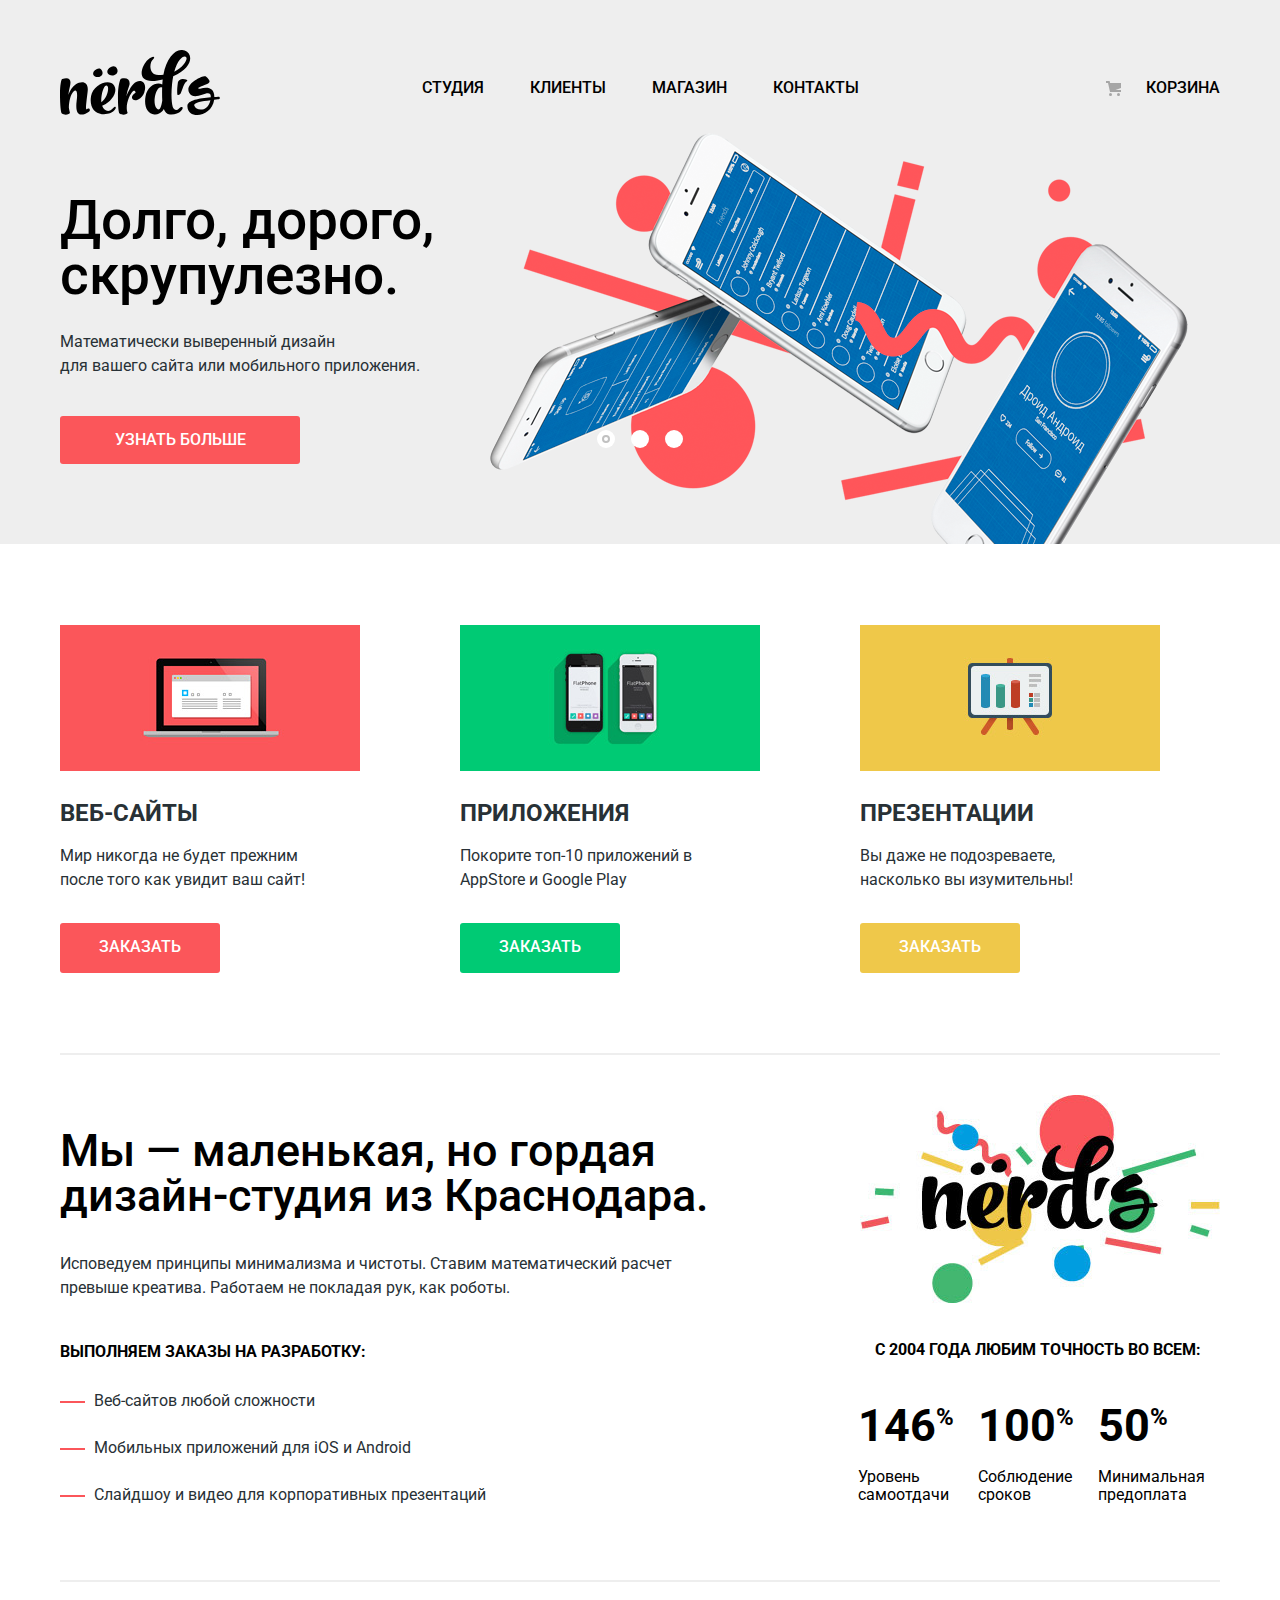
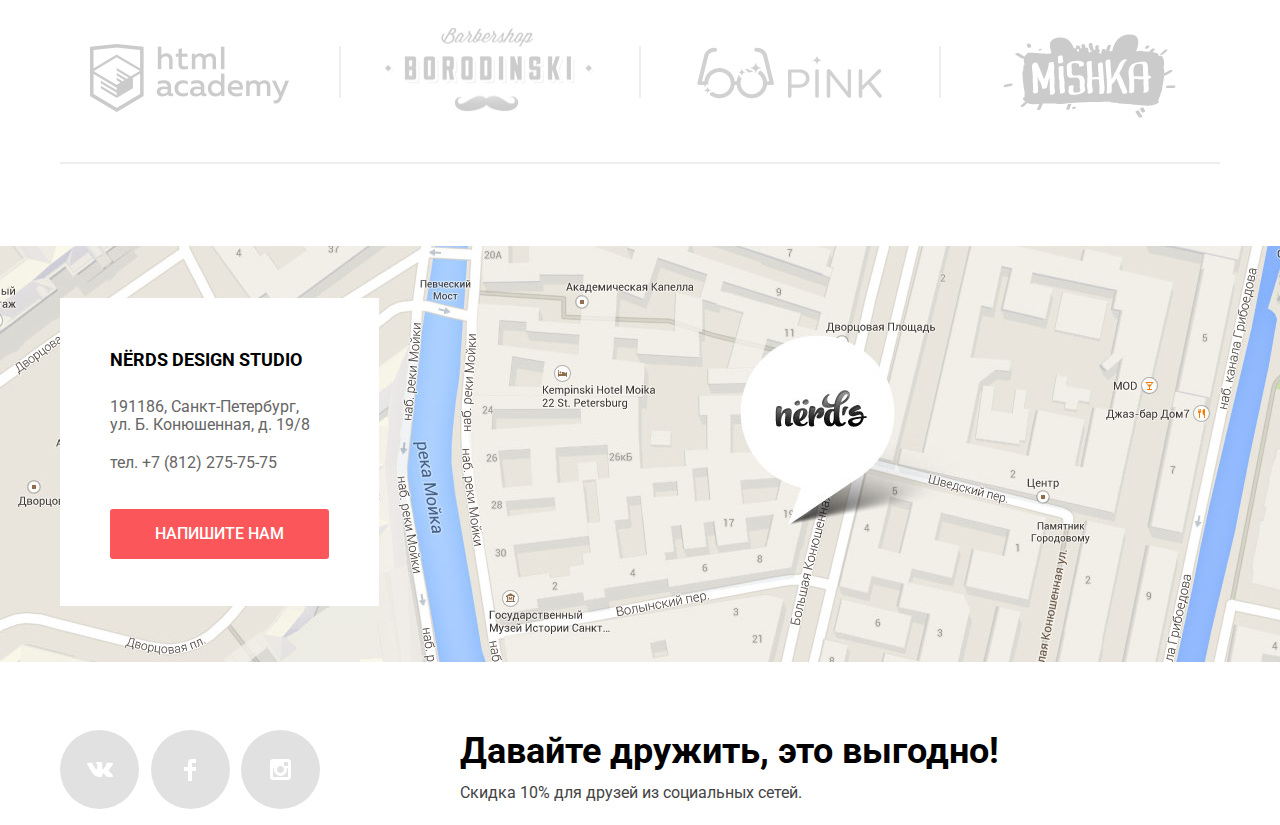
==== index.html @ cc7c4dce "Исправила для ie11" ====
<!DOCTYPE html>
<html lang="ru">
  <head>
    <meta charset="utf-8">
    <title>HTML Academy: Нёрдс</title>
    <link href="https://fonts.googleapis.com/css?family=Roboto:400,500,700&amp;subset=cyrillic" rel="stylesheet">
    <link rel="stylesheet" type="text/css" href="css/style.css">
  </head>
  <body>
	<header class="main-header">
		<div class="container">
			<nav class="main-navigation">
				<a class="main-header-logo" href="#">
					<img src="img/nerds-logo.svg" width="160" height="65" alt="Логотип Нёрдс">
				</a>
				<ul class="site-navigation">
					<li><a href="studio.html">Студия</a></li>
					<li><a href="clients.html">Клиенты</a></li>
					<li><a href="inner.html">Магазин</a></li>
					<li><a href="contacts.html">Контакты</a></li>
				</ul>	
				<div class="user-navigation">
					<a class="cart-link" href="cart.html">Корзина</a>
				</div>		
			</nav>
			<section class="slider">
					<h2 class="visually-hidden">Принципы студии</h2>
					<input class="visually-hidden" type="radio" id="product-1" name="toggle" checked>
        			<input class="visually-hidden" type="radio" id="product-2" name="toggle">
        			<input class="visually-hidden" type="radio" id="product-3" name="toggle">
	        		<div class="slider-controls">
	        			<label class="slider-controls-item slider-controls-item--1" for="product-1">Первый</label>
          				<label class="slider-controls-item slider-controls-item--2" for="product-2">Второй</label>
          				<label class="slider-controls-item slider-controls-item--3" for="product-3">Третий</label>
	          		</div>
					<ul class="slides-list">
						<li class="slide-item">
							<p class="slide-name">Долго, дорого, скрупулезно.</p>
							<p class="slide-desc">Математически выверенный дизайн для&nbsp;вашего&nbsp;сайта&nbsp;или мобильного приложения.</p>
							<a class="button button-more" href="studio.html">Узнать больше</a>
						</li>
						<li class="slide-item">
							<p class="slide-name">Любим математику как никто другой</p>
							<p class="slide-desc">Никакого креатива, только математические формулы для расчета идеальных пропорций.</p>
							<a class="button button-more" href="studio.html">Узнать больше</a>
						</li>
						<li class="slide-item">
							<p class="slide-name">Только ночь, только&nbsp;хардкор</p>
							<p class="slide-desc">Работать днем, как все? Мы против этого. Ближе&nbsp;к&nbsp;полуночи работа только начинается.</p>
							<a class="button button-more" href="studio.html">Узнать больше</a>
						</li>
					</ul>
			</section>
		</div>
	</header>
	<main>
		<div class="container">
		<h1 class="visually-hidden">Дизайн-студия Нёрдс</h1>
		<section class="services">
			<h2 class="visually-hidden">Услуги</h2>
			<ul class="services-list">
				<li class="service-item">
					<img src="img/veb-sites.png" width="300" height="146" alt="Веб-сайты">
					<h3>Веб-сайты</h3>
					<p>Мир никогда не будет прежним после того как увидит ваш сайт!</p>
					<a class="button button-sites" href="inner.html">Заказать</a>
				</li>
				<li class="service-item">
					<img src="img/apps.png" width="300" height="146" alt="Приложения">
					<h3>Приложения</h3>
					<p>Покорите топ-10 приложений в AppStore и Google Play</p>
					<a class="button button-apps" href="inner.html">Заказать</a>
				</li>
				<li class="service-item">
					<img src="img/presentations.png" width="300" height="146" alt="Презентации">
					<h3>Презентации</h3>
					<p>Вы даже не подозреваете, насколько вы изумительны!</p>
					<a class="button button-presentations" href="inner.html">Заказать</a>
				</li>
			</ul>
		</section>
		<article class="studio">
			<h2 class="visually-hidden">Описание студии</h2>
			<section class="info">
				<p class="info-name">Мы — маленькая, но гордая дизайн-студия из Краснодара.</p>
				<p class="info-desc">Исповедуем принципы минимализма и чистоты. Ставим математический расчет превыше креатива. Работаем не покладая рук, как роботы.</p>
				<p class="info-orders">Выполняем заказы на разработку:</p>
				<ul class="info-list">
					<li class="info-item">Веб-сайтов любой сложности</li>
					<li class="info-item">Мобильных приложений для iOS и Android</li>
					<li class="info-item">Слайдшоу и видео для корпоративных презентаций</li>
				</ul>
			</section>
			<aside class="features">
				<p>С 2004 года любим точность во всем:</p>
				<ul class="features-list">
					<li class="features-item">
							146<sup>%</sup>
							<p>Уровень самоотдачи</p>
					</li>
					<li class="features-item">
							100<sup>%</sup>
							<p>Соблюдение  сроков</p>
					</li>
					<li class="features-item">
							50<sup>%</sup>
							<p>Минимальная предоплата</p>
					</li>
				</ul>
			</aside>
		</article>
		<section class="logo">
			<ul class="logo-list">
				<li class="logo-item logo-item-html"><a href="https://htmlacademy.ru/intensive/htmlcss"><img src="img/logo-html.png" width="199" height="68" alt="html-academy"></a></li>
				<li class="logo-item logo-item-borodinski"><a href="#"><img src="img/logo-borodinski.png" width="209" height="87" alt="borodinski"></a></li>
				<li class="logo-item logo-item-pink"><a href="#"><img src="img/logo-pink.png" width="185" height="52" alt="pink"></a></li>
				<li class="logo-item logo-item-mishka"><a href="#"><img src="img/logo-mishka.png" width="173" height="84" alt="mishka"></a></li>
			</ul>
		</section>
		</div>
		<section class="contacts">
			<iframe src="https://www.google.com/maps/embed?pb=!1m18!1m12!1m3!1d1998.5989424123607!2d30.32089461556107!3d59.93879686904854!2m3!1f0!2f0!3f0!3m2!1i1024!2i768!4f13.1!3m3!1m2!1s0x4696310fca5ba729%3A0xea9c53d4493c879f!2z0JHQvtC70YzRiNCw0Y8g0JrQvtC90Y7RiNC10L3QvdCw0Y8g0YPQuy4sIDE5LCDQodCw0L3QutGCLdCf0LXRgtC10YDQsdGD0YDQsywgMTkxMTg2!5e0!3m2!1sru!2sru!4v1522585925654" width="100%" height="416" frameborder="0" style="border:0" allowfullscreen></iframe>
			<div class="container">
				<h2 class="visually-hidden">Контакты</h2>
				<div class="contacts-container">
					<p class="contacts-title">Nёrds design studio</p>
					<p>191186, Санкт-Петербург, ул.&nbsp;Б. Конюшенная, д. 19/8</p>
					<p>тел. +7 (812) 275-75-75</p>
					<a class="button button-contacts" href="letter.html">Напишите нам</a>
				</div>
			</div>
		</section>
	</main>
	<footer class="main-footer container">
			<div class="footer-social">
				<ul>
		          <li><a class="social-button" href="#"><span class="visually-hidden">Вконтакте</span><svg xmlns="http://www.w3.org/2000/svg" width="26" height="15" viewBox="0 0 26 15"><path fill="#FFF" d="M16.138 11.51c.956-.309 2.18 2.04 3.483 2.939.978.681 1.727.534 1.727.534l3.473-.05s1.815-.112.957-1.554c-.071-.12-.503-1.069-2.585-3.022-2.177-2.043-1.882-1.712.739-5.244 1.597-2.153 2.236-3.468 2.036-4.028-.192-.539-1.365-.399-1.365-.399L20.69.713c-.381.001-.704.119-.851.515-.003.004-.621 1.666-1.445 3.079-1.741 2.989-2.436 3.148-2.724 2.961-.661-.433-.494-1.737-.494-2.664 0-2.897.432-4.105-.846-4.417-.427-.104-.739-.172-1.828-.182-1.392-.021-2.574 0-3.244.329-.445.223-.786.712-.579.74.26.035.843.16 1.155.586.401.552.389 1.789.389 1.789s.229 3.411-.54 3.834c-.528.29-1.25-.302-2.803-3.016-.793-1.388-1.392-2.922-1.392-2.922s-.116-.285-.326-.441c-.25-.185-.6-.244-.6-.244L.848.684S.29.7.085.946c-.182.218-.015.668-.015.668s2.909 6.881 6.203 10.347c3.02 3.182 6.452 2.971 6.452 2.971h1.555s.469-.054.709-.312c.224-.24.214-.691.214-.691s-.031-2.109.935-2.419z"/></svg></a></li>
		          <li><a class="social-button" href="#"><span class="visually-hidden">Фейсбук</span><svg xmlns="http://www.w3.org/2000/svg" width="12" height="22" viewBox="0 0 12 22"><path fill="#FFF" d="M12 4V0H8a4 4 0 0 0-4 4v4H0v4h4v10h4V12h4V8H8V4h4z"/></svg></a></li>
		          <li><a class="social-button" href="#"><span class="visually-hidden">Инстаграм</span><svg xmlns="http://www.w3.org/2000/svg" width="21" height="21" viewBox="0 0 21 21"><path fill="#FFF" d="M18 0H3C1.35 0 0 1.35 0 3v15c0 1.65 1.35 3 3 3h15c1.65 0 3-1.35 3-3V3c0-1.65-1.35-3-3-3zm-7.5 7c1.93 0 3.5 1.57 3.5 3.5S12.43 14 10.5 14 7 12.43 7 10.5 8.57 7 10.5 7zM18 18H3V9h1.181A6.504 6.504 0 0 0 4 10.5a6.5 6.5 0 1 0 13 0 6.45 6.45 0 0 0-.181-1.5H18v9zm0-11h-4V3h4v4z"/></svg></a></li>
	        	</ul>
	    	</div>
	        <div class="footer-description">
	        	<b>Давайте дружить, это выгодно!</b><br>
	        	<p>Скидка 10% для друзей из социальных сетей.</p>
	    	</div>
	</footer>
	<section class="modal-write-us">
      	<h2>Напишите нам</h2>
      	<form class="write-us-form" action="https://echo.htmlacademy.ru" method="post">
        	<p class="write-us-item"> 
		  		<label for="user-name">Ваше имя:</label><br> 
		  		<input id="user-name" type="text" name="user" placeholder="Имя Фамилия"> 
			</p> 
        	<p class="write-us-item"> 
				<label for="email">Ваш e-mail:</label><br> 
				<input id="email" type="text" name="email" placeholder="email@example.com"> 
			</p> 
        	<p class="write-us-item"> 
		  		<label for="message">Текст письма:</label><br> 
		  		<textarea id="message" name="message" placeholder="В свободной форме"></textarea> 
			</p> 
        	<button class="button button-write-us" type="submit">Отправить</button>
      	</form>
      	<button class="modal-close" type="button">Закрыть</button>
    </section>
    <script src="js/script.js"></script>
  </body>
</html>
---- css/style.css ----
body {
	margin: 0;
	padding: 0;

	font-family: "Roboto", Arial, sans-serif;
	font-size: 16px;
	line-height: 24px;
	font-weight: 400;
	color: #283136;
}

a {
	text-decoration: none;
}

.visually-hidden {
 	position: absolute;
	margin: -1px;
	width: 1px;
	height: 1px;
	clip: rect(0 0 0 0);
}

.main-header {
	background-color: #eeeeee;
}

.main-header-logo {
	margin-right: 20px;
	width: 160px;
	height: 65px;
}

.container {
  	margin: 0 auto;
  	padding: 0 20px; 
	box-sizing: border-box;
	width: 1200px;
}

.main-navigation {
	display: flex;
	align-items: center;
	justify-content: space-between;

	padding-top: 50px;
	line-height: 30px;
	font-weight: 500;
	color: #000000;
	text-transform: uppercase;
}

.main-navigation ul {
	margin: 0;
	margin-top: 10px;
	padding: 0;
}

.site-navigation {
 	list-style: none;
}

.site-navigation a,
.user-navigation a {
	color: #000000;
}

.site-navigation a:not(.site-navigation-current):hover,
.user-navigation a:hover {
	color: #fb565a;
	border: 0;
}

.main-navigation img:hover {
	opacity: 0.8;
}

.site-navigation a:not(.site-navigation-current):active,
.user-navigation a:active {
	color: rgba(0, 0, 0, 0.3);
	border: 0;
}

.main-navigation img:active {
	opacity: 0.3;
}

.site-navigation {	
	display: flex;
	justify-content: center;
	width: 800px;
}

.site-navigation-current {
	position: relative;
}

.site-navigation-current::after {
	content: "";
	position: absolute;
	left: 0px;
	bottom: -12px;

	width: 74px;
	height: 2px;
	background-color: #fb565a;
}

.site-navigation a {
	margin-right: 23px;
	margin-left: 23px;
}

.user-navigation {
	margin-top: 10px;
	width: 180px;
	text-align: right;
}

.cart-link {
	position: relative;
	padding-left: 40px;
}

.cart-link::before {
 	content: "";
	position: absolute;
	top: 3px;
	left: 0px;

 	width: 16px;
 	height: 16px;

  	background-image: url("../img/cart-icon.svg");
  	background-repeat: no-repeat;
  	background-position: 0 0;
}

.slider {
	position: relative;
	background-color: #eeeeee;
}

.slider-controls {
	position: absolute;
	left: 50%;
	bottom: 104px;
	z-index: 100;

	width: 160px;
	height: 18px;

	text-align: center;
	font-size: 0;
	transform: translateX(-50%);
}

.slider-controls label {
	position: relative;
  	display: inline-block;
  	padding: 8px;

  	width: 18px;
  	height: 18px;

  	border-radius: 50%;
  	cursor: pointer;
}

.slider-controls label::after {
  	content: "";
  	position: absolute;
  	top: 8px;
  	left: 8px;
  	z-index: 1;

  	width: 18px;
  	height: 18px;

  	border-radius: 50%;
  	background: #ffffff;
}

.slides-list {
	margin: 0;
  	padding: 0;

	list-style: none;
}

.slide-item {
  	display: none;
  	padding: 78px 0 80px 0;
}

.slide-item:nth-child(1) {
  	background-image: url("../img/slide1.png");
  	background-repeat: no-repeat;
  	background-position: 93% 18px;
}

.slide-item:nth-child(2) {
  	background-image: url("../img/slide2.png");
  	background-repeat: no-repeat;
  	background-position: 100% 0;
}

.slide-item:nth-child(3) {
  	background-image: url("../img/slide3.png");
  	background-repeat: no-repeat;
  	background-position: 100% 20px;
}

#product-1:checked ~ .slides-list .slide-item:nth-child(1) {
  	display: block;
}

#product-2:checked ~ .slides-list .slide-item:nth-child(2) {
  	display: block;
}

#product-3:checked ~ .slides-list .slide-item:nth-child(3) {
  	display: block;
}

#product-1:checked ~ .slider-controls .slider-controls-item--1::before,
#product-2:checked ~ .slider-controls .slider-controls-item--2::before,
#product-3:checked ~ .slider-controls .slider-controls-item--3::before {
  	content: "";
  
  	position: absolute;
  	left: 50%;
  	top: 50%;
  	z-index: 2;
  
  	width: 4px;
  	height: 4px;
  	margin: -4px;
  
  	background-color: inherit;
  	border: 2px solid #c1c1c1;
  	border-radius: 50%;
}

.slide-name {
  	margin: 0;
  	margin-bottom: 27px;
	max-width: 600px;

	font-size: 55px;
	line-height: 55px;
	font-weight: 500;
	color: #000000;
}

.slide-desc {
	margin: 0;
	margin-bottom: 38px;
  	max-width: 430px;
}

.button {
	display: block;
  	padding: 15px 0;
	width: 240px;

	font: inherit;
	font-weight: 500;
	line-height: 18px;
	color: #ffffff;
	background-color: #fb565a;
	text-align: center;
    vertical-align: middle;
    text-transform: uppercase;
    border-radius: 3px;
    border: none;
}

.button:hover {
	background-color: #e74246;
}

.button:active {
	color: rgba(255, 255, 255, 0.3);
	background-color: #d7373b;
	box-shadow: inset 0px 3px 0px 0px rgba(0, 1, 1, 0.1);	
}

.services {
	margin-bottom: 80px;
}

.services-list {
	display: flex;
	flex-wrap: wrap;
	justify-content: space-between;

	margin: 0;
	margin-top: 81px;
	padding: 0;
	padding-right: 60px;

	list-style: none;
}

.service-item {
	width: 300px;
}

.service-item img {
	margin-bottom: 20px;
}

.service-item h3 {
	margin: 0;
	margin-bottom: 16px;

	font-size: 24px;
	line-height: 30px;
	font-weight: 700;
	text-transform: uppercase;
}

.service-item p {
	margin: 0;
	margin-bottom: 31px;
	width: 260px;
}

.button-sites {
	padding-top: 0 16px;
	box-sizing: border-box;
	width: 160px;
	height: 50px;
}

.button-apps {
	padding-top: 0 16px;
	box-sizing: border-box;
	width: 160px;
	height: 50px;
	background-color: #00ca74;
}

.button-apps:hover {
	background-color: #00bc6c;
}

.button-apps:active {
	background-color: #00aa62;
}

.button-presentations {
	padding-top: 0 16px;
	box-sizing: border-box;
	width: 160px;
	height: 50px;
	background-color: #efc84a;
}

.button-presentations:hover {
	background-color: #eab534;
}

.button-presentations:active {
	background-color: #e5a722;
}

.studio {
	display: flex;

	margin-bottom: 42px;
	padding-top: 73px;
	border-top: 2px solid #eeeeee; 

	background-image: url(../img/nerds-illustration.jpg);
	background-repeat: no-repeat;
	background-position: 800px 40px;
}

.info {
	max-width: 650px;
}

.info-list {
	padding: 0;
	list-style: none;
}

.info-name {
	margin: 0;
	margin-bottom: 34px;

	font-size: 45px;
	line-height: 45px;
	font-weight: 500;
	color: #000000;	
}

.info-desc {
	margin: 0;
	margin-bottom: 40px;
}

.info-orders {
	margin: 0;
	margin-bottom: 25px;

	font-weight: 700;
	color: #000000;
	text-transform: uppercase;
}

.info-item {
	position: relative;

	margin-top: 23px;
	margin-bottom: 23px;
	padding-left: 34px;
}

.info-item::before {
	content: "";
  	position: absolute;
	left: 0;
	top: 50%;

	width: 25px;
	height: 2px;
	
	background-color: #fb565a;
}

.features {
	align-self: flex-start;

	margin-top: 210px;
	margin-left: 148px;
	width: 360px;
	min-height: 200px;

	font-weight: 700;
	color: #000000;
	text-transform: uppercase;
}

.features p {
	margin: 0;
	padding: 0;
	text-align: center;
}

.features-list {
	display: flex;
	flex-wrap:wrap;
	margin-top: 43px;
	padding: 0;
	list-style: none;	
}

.features-item {
	margin-bottom: 10px;	
	margin-right: 25px;
	width: 95px;
	font-size: 45px;
	color: #000000;
}

.features-item p {
	margin-top: 30px;

	font-size: 16px;
	line-height: 18px;
	font-weight: 400;
	text-transform: none;
	text-align: left;
}

.features-item sup {
	font-size: 24px;
}

.logo-list {
	display: flex;
	flex-wrap:wrap;

	margin: 0;
	margin-bottom: 80px;
	padding: 0;
	min-height: 180px;

	border-top: 2px solid #eeeeee;
	border-bottom: 2px solid #eeeeee;
	list-style: none;	
}

.logo-item {
	display: flex;
	flex-basis: 278px;
	justify-content: center;
	position: relative;
}

.logo-item-html a {
	margin-top: 62px;
	margin-left: 30px;
	margin-right: 50px;
}

.logo-item-borodinski a {
	margin-top: 46px;
	margin-left: 46px;
	margin-right: 45px;
}

.logo-item-pink a {
	margin-top: 65px;
	margin-left: 58px;
	margin-right: 57px;
}

.logo-item-mishka a {
	margin-top: 52px;
	margin-left: 64px;
	margin-right: 43px;
}

.logo-item + .logo-item::before {
	content: "";
	position: absolute;
	top: 64px;
	left: 0;

	width: 2px;
	height: 52px;

	background-color: #eeeeee;
}

.logo-item img {
	opacity: 0.2;
}

.logo-item img:hover {
	opacity: 1;
}

.logo-item img:active {
	opacity: 0.1;
}

.contacts {
	position: relative;
	min-height: 420px;
	line-height: 18px;	

	color: #666666;
	background-image: url("../img/mapandmaker.jpg");
	background-position: center;
	background-repeat: no-repeat;
	background-color: #ffffff;
}

.contacts-container .contacts-title {
	margin: 0;
	margin-bottom: 23px;
	padding: 0;

	font-size: 18px;
	line-height: 30px;
	font-weight: 700;
	color: #000000;
	text-transform: uppercase;
}

.contacts-container {
	position: absolute;
	top: 54px;
	z-index: 1;

	padding: 50px;
	padding-top: 47px;
	padding-bottom: 47px;
	box-sizing: border-box;

	width: 319px;
	height: 308px;
	background-color: #ffffff;
}

.contacts-container p {
	margin: 0;
	margin-bottom: 20px;
}

.button-contacts {
	margin-top: 37px;
	padding: 16px 0;

	width: 219px;
}

.main-footer {
	display: flex;
	justify-content: space-between;
	margin-top: 69px;
}

.footer-social {
	width: 260px;
}

.footer-social ul {
	display: flex;
	flex-wrap: wrap;
	justify-content: space-between;

	padding: 0;
	margin-top: -3px;
	width: 260px;

	list-style: none;
	text-align: center;
}

.social-button {
	display: flex;
	align-items: center;
  	justify-content: center;

	width: 79px;
	height: 79px;

	border-radius: 50%;
	color: #000000;
	background-color: #e1e1e1;
}

.social-button:hover{
  	background-color: #e74246;
}

.social-button:active {
	background-color: #d7373b;
	box-shadow: inset 0px 3px 0px 0px rgba(0, 1, 1, 0.1);
}

.social-button:active path {
  	opacity: 0.3;
}

.footer-description {
	width: 760px;
}

.footer-description b {
	font-size: 36px;
	line-height: 36px;
	font-weight: 700;
	color: #000000;
}

.footer-description p {
	margin: 0;
	margin-top: 12px;

	font-size: 16px;
	line-height: 22px;
	color: #444444;	
}

@keyframes shake {
  	0%,
  	100% {
  	  transform: translateX(0);
  	}
	
 	10%,
  	30%,
  	50%,
  	70%,
  	90% {
  	  transform: translateX(-10px);
  	}

  	20%,
  	40%,
  	60%,
  	80% {
  	  transform: translateX(10px);
  	}
}

@keyframes bounce {
	0% {
	  transform: translateY(-2000px);
	}

	70% {
	  transform: translateY(30px);
	}

	90% {
	  transform: translateY(-10px);
	}

	100% {
	  transform: translateY(0);
	}
}

.modal-write-us {
	display: none;
	position: fixed;
	top: 0;
	left: 50%;
	z-index: 200;
	
	margin-left: -480px;
	padding-left: 80px;
	padding-right: 80px;
	padding-bottom: 85px;
	padding-top: 65px;
	box-sizing: border-box;

	width: 960px;
	min-height: 590px;

	color: #000000;
	background-color: #ffffff;
	box-shadow: 0 30px 50px rgba(0, 0, 0, 0.7);
}

.modal-show {
  	display: block;
  	animation: bounce 0.6s;
}

.modal-error {
  	animation: shake 0.6s;
}

.modal-write-us h2 {	
	margin: 0;
	margin-left: 20px;
	margin-bottom: 40px;

	font-size: 45px;
	line-height: 45px;
	font-weight: 500;
}

.modal-write-us label {
	font-size: 16px;
	line-height: 18px;
	font-weight: 700;
}

.modal-close {
	position: absolute;
  	top: 78px;
  	right: 90px;

	width: 22px;
	height: 22px;
	font-size: 0;
	border: 0;
	cursor: pointer;
	opacity: 0.3;

	background-image: url("../img/close-cross.svg");
  	background-repeat: no-repeat;
  	background-position: 0 0;
	background-color: #ffffff;
}

.modal-close:hover {
	opacity: 1;
}

.modal-close:active {
	opacity: 0.1;
}

.write-us-form {
	display: flex;
	flex-wrap: wrap;
}

.write-us-item {
	margin-top: 0;
	margin-right: 20px;
	margin-left: 20px;
	margin-bottom: 30px;
}

.write-us-item input {
	margin-top: 5px;
	padding-left: 12px;
	padding-top: auto;
	padding-bottom: auto;
	box-sizing: border-box;

	width: 360px;
	height: 50px;	
}

.write-us-item:nth-child(3) {
	margin: 0 20px;
}

.write-us-item textarea {	
	margin-top: 5px;
	padding-top: 10px;
	padding-left: 12px;
	box-sizing: border-box;

	width: 760px;
	height: 118px;
}

.write-us-form input[type="text"],
.write-us-form textarea {
	font: inherit;
	line-height: 18px;
	color: rgba(68, 68, 68, 0.5);
	border: 2px solid #d7dcde;
	outline-style: none;
}

.write-us-form input:hover, .write-us-form textarea:hover {
	color: rgba(68, 68, 68, 0.5);
	border: 2px solid #b4b9bb;
}

.write-us-form input:focus, .write-us-form textarea:focus {
	color: rgb(68, 68, 68);
	border: 2px solid #000000;
}

.write-us-form input:invalid, .write-us-form textarea:invalid {
	color: #e74246;
	border: 2px solid #e74246;
}

.button-write-us {
	margin-top: 40px;
	margin-left: 20px;
	padding: 17px 0;
	width: 260px;
	border: 0;	
}

.page-title {
	margin: 0;
	padding-top: 77px;
	padding-bottom: 110px;

	font-size: 55px;
	line-height: 55px;
	font-weight: 500;
	color: #000000;
	text-align: center;
}

.catalog-columns {
  	display: flex;
  	justify-content: space-between;
}

.filter {
	font-size: 18px;
	line-height: 30px;
	font-weight: 700;
	color: #000000;
}

.filter legend{
	text-transform: uppercase;
}

.filter fieldset {
	margin-right: 0;
	margin-left: 0;
  	padding: 0;
	border: none;
}

.range-filter {	
	margin-top: 49px;
	width: 260px;
}

.range-controls {
	position: relative;

	margin-bottom: 15px;
	padding-top: 39px;
	padding-right: 20px;
	padding-left: 20px;

	height: 41px;
	background-color: #eeeeee;
	border-radius: 5px;
}

.range-controls .scale {
	height: 2px;
	background: #d7dcde;
}

.range-controls .bar {
	width: 70%;
	height: 2px;
	background: #00ca74;
}

.range-controls .toggle {
	position: absolute;
  	top: 31px;
  	left: 0;

	padding: 0;
	width: 4px;
	height: 4px;

	background-color: #ababab;
	box-shadow: 0 2px 1px 0 #cfcfcf;
	border: 8px solid #ffffff;
	border-radius: 50%;
	cursor: pointer;
}

.range-controls .toggle-min {
	left: 18px;
}

.range-controls .toggle-max {
	left: 160px;
}

.price-controls {
	font-size: 0;
}

.price-controls label {
	display: inline-block;

	width: 50%;
	line-height: 22px;
	color: #283136;
  	text-transform: uppercase;
}

.price-controls input {
  	margin-left: 10px;
  	padding: 8px 10px;

	width: 60px;
	font-family: "Roboto", Arial, sans-serif;
	font-size: 16px;
	line-height: 22px;
	color: #283136;
	text-align: center;
	border: none;
  	border-radius: 5px;
  	background: #eeeeee;
}

.max-price {
	text-align: right;
}

.filter ul {
  	margin: 0;
	padding: 0;

	list-style: none;
}

.filter-sort {
	display: flex;

	margin: 0;
	margin-right: 3px;
	margin-left: 20px;
	padding: 0;
}

.section-sort ul {
	list-style: none;
}

.section-sort {
	display: flex;

	margin-bottom: 55px;
	width: 760px;
	line-height: 18px;
	color: #000000;
}

.section-sort p {
	margin: 0;
	margin-right: 20px;
	padding: 0;

	width: 360px;
	font-size: 18px;
	font-weight: 700;
	text-transform: uppercase;
}

.filter-sort a {
	font-size: 14px;
	font-weight: 400;
	color: #000000;
	text-transform: uppercase;
	opacity: 0.3;
}

.filter-sort li {
	margin-right: 25px;
}

.filter-sort a:not(.filter-sort-current):hover {
	opacity: 0.6;
}

.filter-sort a:not(.filter-sort-current):active {
	opacity: 1;
}

.filter-sort .filter-sort-current { 
	opacity: 1;
}

.switches-list {
	display: flex;

	margin: 0;
	padding: 0;

	list-style: none;
}

.switches-item-current {
	margin-right: 18px;
	margin-left: 19px;
}

.switches-item:not(.switches-item-current):hover path {
	opacity: 1;
}

.switches-item:not(.switches-item-current):active path {
	fill: #231f20;
	opacity: 1;
}

.fieldset-container {
	margin-top: 52px;
	width: 260px;
}

.fieldset-price {
	margin-bottom: 52px;
}

.fieldset-net legend {
	margin-bottom: 15px;
}

.fieldset-features legend {
	margin-bottom: 20px;
}

.fieldset-net {
	margin-bottom: 22px;
}

.fieldset-features {
	margin-bottom: 28px;
}

.filter-net li {
	line-height: 20px;
	color: #283136;
}

.filter label{
	font-size: 16px;
}

.filter-input-radio:hover + label {
  	color: #000000;
}

.filter-input:disabled + label {
	opacity: 0.3;
}

.filter-features li {
	line-height: 20px;
	color: #283136;
}

.filter-option {
	margin-bottom: 20px;
	padding-left: 33px;
}

.filter-option label {
 	position: relative;
 	display: block;
 	cursor: pointer;
 	user-select: none;
}

.filter-input-radio:not(:checked) + label::before {
  	content: "";

  	position: absolute;
	left: -30px;
	top: -3px;

  	width: 26px;
  	height: 26px;

  	background-image: url("../img/radio-off.svg");
  	background-repeat: no-repeat;
  	background-position: 0 0;
  	opacity: 0.4;
}

.filter-input-radio:not(:checked):hover + label::before {
  	content: "";

  	position: absolute;
	left: -30px;
	top: -3px;

  	width: 26px;
  	height: 26px;

  	background-image: url("../img/radio-off.svg");
  	background-repeat: no-repeat;
  	background-position: 0 0;
  	opacity: 1;
}

.filter-input-radio:not(:checked):disabled + label::before {
  	content: "";

  	position: absolute;
	left: -30px;
	top: -3px;

  	width: 26px;
  	height: 26px;

  	background-image: url("../img/radio-off.svg");
  	background-repeat: no-repeat;
  	background-position: 0 0;
  	opacity: 1;
}

.filter-input-radio:checked + label::after {
  	content: "";

  	position: absolute;
	left: -30px;
	top: -3px;

  	width: 26px;
  	height: 26px;

	background-image: url("../img/radio-on.svg");
  	background-repeat: no-repeat;
  	background-position: 0 0;
  	opacity: 0.4;
}

.filter-input-radio:checked:hover + label::after {
  	content: "";

  	position: absolute;
	left: -30px;
	top: -3px;

  	width: 26px;
  	height: 26px;

	background-image: url("../img/radio-on.svg");
  	background-repeat: no-repeat;
  	background-position: 0 0;
  	opacity: 1;
}

.filter-input-radio:checked:disabled + label::after {
  	content: "";

  	position: absolute;
	left: -30px;
	top: -3px;

  	width: 26px;
  	height: 26px;

	background-image: url("../img/radio-on.svg");
  	background-repeat: no-repeat;
  	background-position: 0 0;
  	opacity: 0.1;
}

.filter-input-checkbox:not(:checked) + label::before {
 	content: "";

 	position: absolute;
	left: -30px;
	top: -3px;

 	width: 23px;
 	height: 23px;

	background-image: url("../img/checkbox-off.svg");
  	background-repeat: no-repeat;
  	background-position: 0 0;
  	opacity: 0.4;
}

.filter-input-checkbox:not(:checked):hover + label::before {
 	content: "";

 	position: absolute;
	left: -30px;
	top: -3px;

 	width: 23px;
 	height: 23px;

	background-image: url("../img/checkbox-off.svg");
  	background-repeat: no-repeat;
  	background-position: 0 0;
  	opacity: 1;
}

.filter-input-checkbox:not(:checked):disabled + label::before {
 	content: "";

 	position: absolute;
	left: -30px;
	top: -3px;

 	width: 23px;
 	height: 23px;

	background-image: url("../img/checkbox-off.svg");
  	background-repeat: no-repeat;
  	background-position: 0 0;
  	opacity: 0.1;
}

.filter-input-checkbox:checked + label::after {
 	content: "";

 	position: absolute;
	left: -30px;
	top: -3px;

 	width: 27px;
 	height: 23px;

  	background-image: url("../img/checkbox-on.svg");
  	background-repeat: no-repeat;
  	background-position: 0 0;
  	opacity: 0.4;
}

.filter-input-checkbox:checked:hover + label::after {
 	content: "";

 	position: absolute;
	left: -30px;
	top: -3px;

 	width: 27px;
 	height: 23px;

  	background-image: url("../img/checkbox-on.svg");
  	background-repeat: no-repeat;
  	background-position: 0 0;
  	opacity: 1;
}

.filter-input-checkbox:checked:disabled + label::after {
 	content: "";

 	position: absolute;
	left: -30px;
	top: -3px;

 	width: 27px;
 	height: 23px;

  	background-image: url("../img/checkbox-on.svg");
  	background-repeat: no-repeat;
  	background-position: 0 0;
  	opacity: 0.1;
}

.filter-button {
	width: 260px;
	padding: 16px 0;
	line-height: 18px;
	font-weight: 500;
	color: #000000;
	background-color: #eeeeee;
	border: 0;
}

.filter-button:hover {
	background-color: #dfdfdf;
}

.filter-button:active {
	color: rgba(0, 0, 0, 0.3);
	background-color: #d5d5d5;
	box-shadow: inset 0px 3px 0px 0px rgba(0, 1, 1, 0.1);
}

.catalog {
	margin-top: 55px;
	width: 760px;
}

.catalog-list {
	display: flex;
	flex-wrap: wrap;
	justify-content: space-between;

	margin: 0;
	margin-bottom: 60px;
	padding: 0;

	list-style: none;
}

.catalog-item {
	position: relative;

	margin-bottom: 33px;
	width: 360px;
	
	border: 1px solid transparent;
	border-radius: 5px 5px 0 0;
}

.catalog-item img {	
	border: 1px solid rgba(0, 1, 1, 0.1);
	border-top: none;
	vertical-align: middle;
}

.catalog-item svg {
	border: 1px solid transparent;	
	border-bottom: none;
	vertical-align: middle;
}

.catalog-item:hover {
	border: 1px solid rgba(77, 77, 77, 0.1);
 	box-shadow: 0px 6px 15px 0px rgba(0, 1, 1, 0.25);
}

.catalog-item:hover svg {
	border-color: transparent;
	border-bottom: none;
	vertical-align: middle;
}

.catalog-item:hover img {
	border-color: transparent;
	border-top: none;
	vertical-align: middle;
}

.catalog-item:hover path {
	opacity: 1;
}

.catalog-title {
	margin: 0;
	margin-bottom: 15px;

	text-align: center;
}

.catalog-title a {
	font-size: 18px;
	line-height: 30px;
	font-weight: 700;
	color: #000000;
	text-transform: uppercase;
}

.catalog-item .catalog-price {
	display: none;
	position: absolute;
	bottom: 0;
	left: 1px;
	
	padding-right: 60px;
	padding-left: 60px;
	padding-top: 28px;
	padding-bottom: 43px;

	width: 100%;
	min-height: 231px;
	max-height:100%;
	overflow-y: auto; 

	box-sizing: border-box;
	background-color: #eeeeee;
}

.catalog-item:hover .catalog-price {
	display: block;
}

.catalog-price p {
	margin: 0;
	margin-bottom: 30px;

	line-height: 18px;
	color: #666666;
	text-align: center;
}

.button-price {
	margin-left: 20px;
	padding: 16px 0;

	width: 200px;
	font-size: 16px;	
	line-height: 18px;
	font-weight: 500;
	color: #ffffff;
	background-color: #fb565a;

	text-align: center;
    vertical-align: middle;
    text-transform: uppercase;
}

.pagination-list {
	display: flex;
	flex-wrap: wrap;

	margin: 0;
	margin-bottom: 60px;
	padding: 0;

 	list-style: none;
}

.pagination-item a {
	display: block;

  	padding: 15px 20px;

	line-height: 18px;
	font-weight: 500;
	color: #000000;
	background-color: #eeeeee;
	border-radius: 3px;
}

.pagination-item {
	margin-right: 11px;
	background-color: #ffffff;
}

.pagination-item-next a {
	padding: 15px 78px;
	text-transform: uppercase;
}

.pagination-item-current a {
	padding: 13px 18px;

	border: 3px solid #dbdbdb;
	background-color: #ffffff;
}

.pagination-list a:hover {
	background-color: #dfdfdf;
}

.pagination-item-current a:hover {
	padding: 13px 18px;

	border: 3px solid #dbdbdb;
	background-color: #ffffff;
}

.pagination-list a:active {
	color: rgba(0, 0, 0, 0.3);
	background-color: #d5d5d5;
	box-shadow: inset 0px 3px 0px 0px rgba(0, 1, 1, 0.1);
}

.pagination-item-current a:active {
	color: rgba(0, 0, 0, 1);
	background-color: #ffffff;
	box-shadow: none;
}
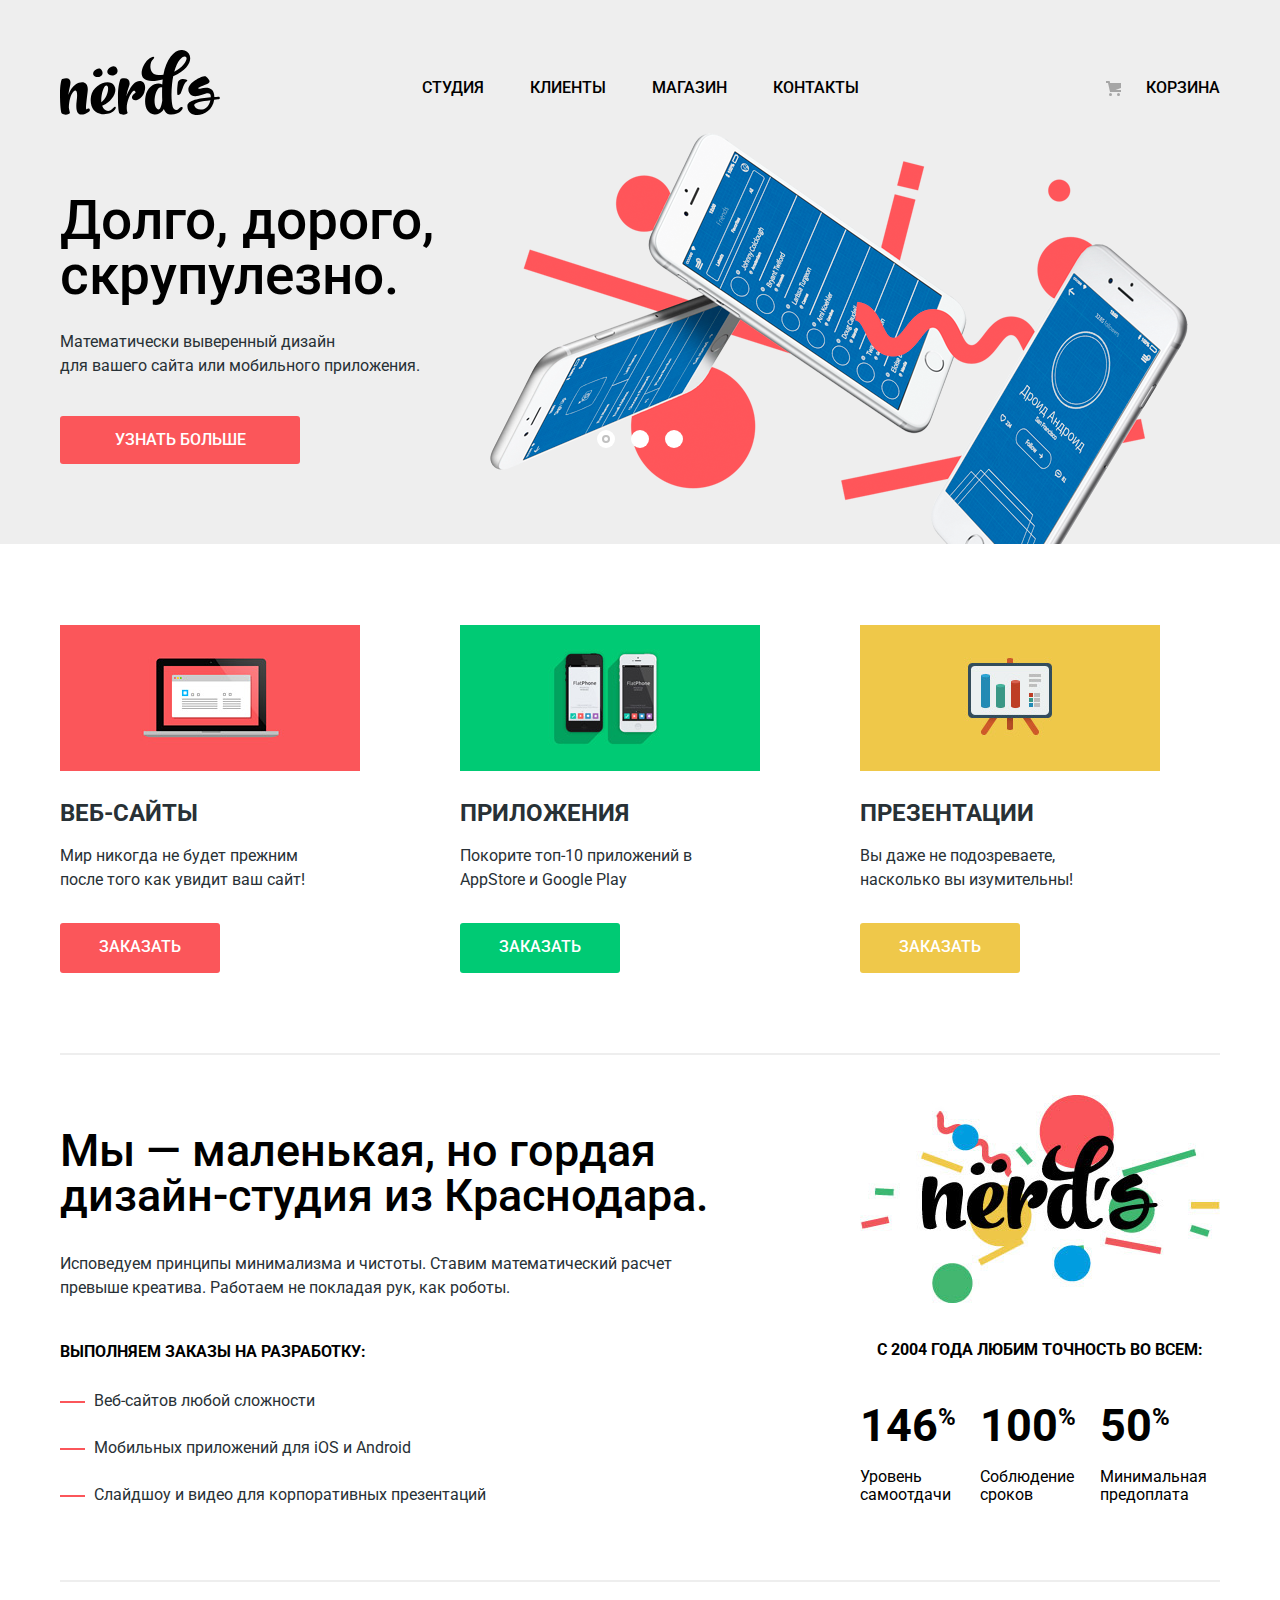
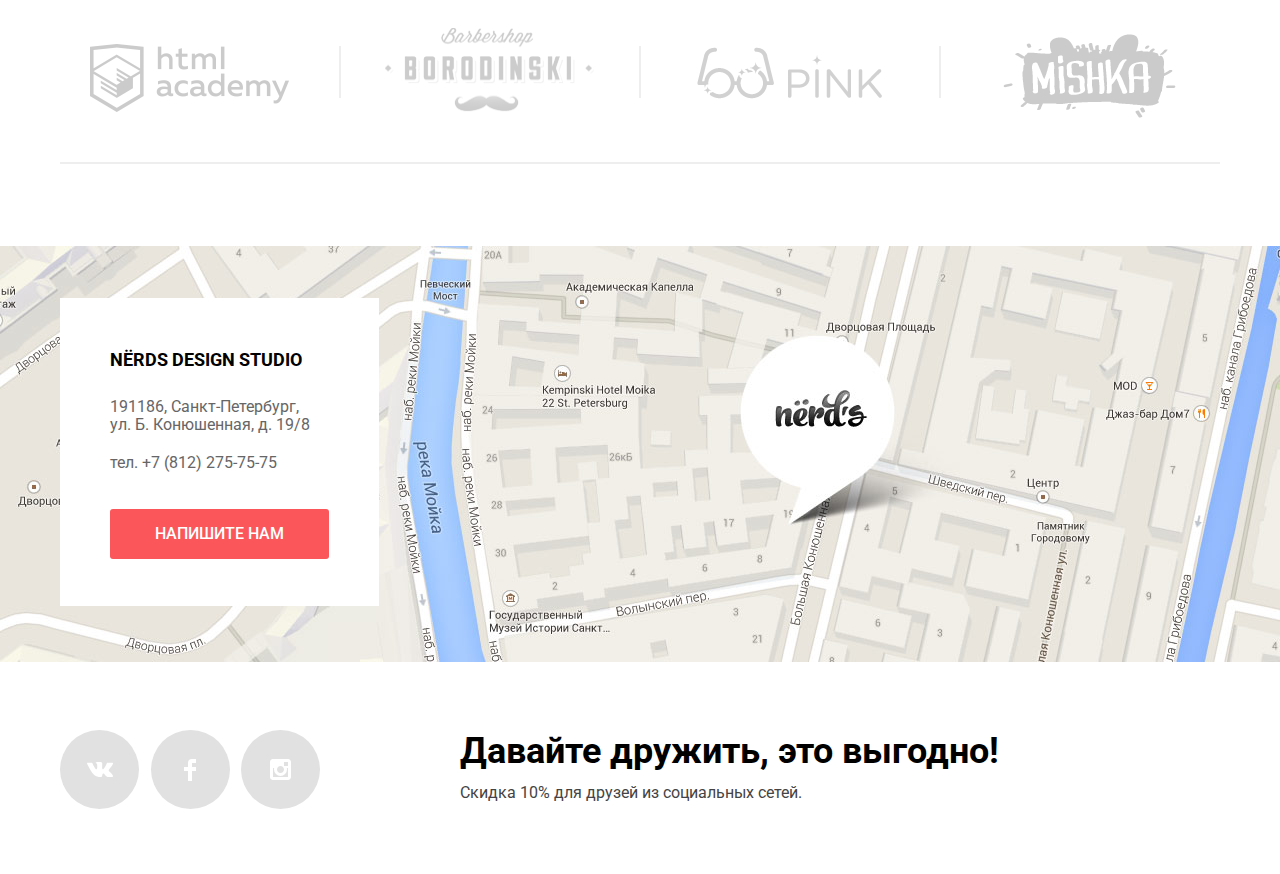
==== commit f0cfcb2d: "Исправила замечания" ====
--- a/index.html
+++ b/index.html
@@ -1,38 +1,38 @@
 <!DOCTYPE html>
 <html lang="ru">
-  <head>
-    <meta charset="utf-8">
-    <title>HTML Academy: Нёрдс</title>
-    <link href="https://fonts.googleapis.com/css?family=Roboto:400,500,700&amp;subset=cyrillic" rel="stylesheet">
-    <link rel="stylesheet" type="text/css" href="css/style.css">
-  </head>
-  <body>
-	<header class="main-header">
-		<div class="container">
-			<nav class="main-navigation">
-				<a class="main-header-logo" href="#">
-					<img src="img/nerds-logo.svg" width="160" height="65" alt="Логотип Нёрдс">
-				</a>
-				<ul class="site-navigation">
-					<li><a href="studio.html">Студия</a></li>
-					<li><a href="clients.html">Клиенты</a></li>
-					<li><a href="inner.html">Магазин</a></li>
-					<li><a href="contacts.html">Контакты</a></li>
-				</ul>	
-				<div class="user-navigation">
-					<a class="cart-link" href="cart.html">Корзина</a>
-				</div>		
-			</nav>
-			<section class="slider">
+  	<head>
+	    <meta charset="utf-8">
+	    <title>HTML Academy: Нёрдс</title>
+	    <link href="https://fonts.googleapis.com/css?family=Roboto:400,500,700&amp;subset=cyrillic" rel="stylesheet">
+	    <link rel="stylesheet" type="text/css" href="css/style.css">
+  	</head>
+  	<body>
+		<header class="main-header">
+			<div class="container">
+				<nav class="main-navigation">
+					<a class="main-header-logo" href="#">
+						<img src="img/nerds-logo.svg" width="160" height="65" alt="Логотип Нёрдс">
+					</a>
+					<ul class="site-navigation">
+						<li><a href="studio.html">Студия</a></li>
+						<li><a href="clients.html">Клиенты</a></li>
+						<li><a href="inner.html">Магазин</a></li>
+						<li><a href="contacts.html">Контакты</a></li>
+					</ul>	
+					<div class="user-navigation">
+						<a class="cart-link" href="cart.html">Корзина</a>
+					</div>		
+				</nav>
+				<section class="slider">
 					<h2 class="visually-hidden">Принципы студии</h2>
 					<input class="visually-hidden" type="radio" id="product-1" name="toggle" checked>
-        			<input class="visually-hidden" type="radio" id="product-2" name="toggle">
-        			<input class="visually-hidden" type="radio" id="product-3" name="toggle">
-	        		<div class="slider-controls">
-	        			<label class="slider-controls-item slider-controls-item--1" for="product-1">Первый</label>
-          				<label class="slider-controls-item slider-controls-item--2" for="product-2">Второй</label>
-          				<label class="slider-controls-item slider-controls-item--3" for="product-3">Третий</label>
-	          		</div>
+	        		<input class="visually-hidden" type="radio" id="product-2" name="toggle">
+	        		<input class="visually-hidden" type="radio" id="product-3" name="toggle">
+		        	<div class="slider-controls">
+		        		<label class="slider-controls-item slider-controls-item--1" for="product-1">Первый</label>
+	          			<label class="slider-controls-item slider-controls-item--2" for="product-2">Второй</label>
+	          			<label class="slider-controls-item slider-controls-item--3" for="product-3">Третий</label>
+		          	</div>
 					<ul class="slides-list">
 						<li class="slide-item">
 							<p class="slide-name">Долго, дорого, скрупулезно.</p>
@@ -50,121 +50,150 @@
 							<a class="button button-more" href="studio.html">Узнать больше</a>
 						</li>
 					</ul>
+				</section>
+			</div>
+		</header>
+		<main>
+			<div class="container">
+				<h1 class="visually-hidden">Дизайн-студия Нёрдс</h1>
+				<section class="services">
+					<h2 class="visually-hidden">Услуги</h2>
+					<ul class="services-list">
+						<li class="service-item">
+							<img src="img/veb-sites.png" width="300" height="146" alt="Веб-сайты">
+							<h3>Веб-сайты</h3>
+							<p>Мир никогда не будет прежним после того как увидит ваш сайт!</p>
+							<a class="button button-sites" href="inner.html">Заказать</a>
+						</li>
+						<li class="service-item">
+							<img src="img/apps.png" width="300" height="146" alt="Приложения">
+							<h3>Приложения</h3>
+							<p>Покорите топ-10 приложений в AppStore и Google Play</p>
+							<a class="button button-apps" href="inner.html">Заказать</a>
+						</li>
+						<li class="service-item">
+							<img src="img/presentations.png" width="300" height="146" alt="Презентации">
+							<h3>Презентации</h3>
+							<p>Вы даже не подозреваете, насколько вы изумительны!</p>
+							<a class="button button-presentations" href="inner.html">Заказать</a>
+						</li>
+					</ul>
+				</section>
+				<article class="studio">
+					<h2 class="visually-hidden">Описание студии</h2>
+					<section class="info">
+						<p class="info-name">Мы — маленькая, но гордая дизайн-студия из Краснодара.</p>
+						<p class="info-desc">Исповедуем принципы минимализма и чистоты. Ставим математический расчет превыше&nbsp;креатива. Работаем не покладая рук, как роботы.</p>
+						<p class="info-orders">Выполняем заказы на разработку:</p>
+						<ul class="info-list">
+							<li class="info-item">Веб-сайтов любой сложности</li>
+							<li class="info-item">Мобильных приложений для iOS и Android</li>
+							<li class="info-item">Слайдшоу и видео для корпоративных презентаций</li>
+						</ul>
+					</section>
+					<aside class="features">
+						<p>С 2004 года любим точность во всем:</p>
+						<ul class="features-list">
+							<li class="features-item">
+								146<sup>%</sup>
+								<p>Уровень самоотдачи</p>
+							</li>
+							<li class="features-item">
+								100<sup>%</sup>
+								<p>Соблюдение  сроков</p>
+							</li>
+							<li class="features-item">
+								50<sup>%</sup>
+								<p>Минимальная предоплата</p>
+							</li>
+						</ul>
+					</aside>
+				</article>
+				<section class="logo">
+					<ul class="logo-list">
+						<li class="logo-item logo-item-html">
+							<a href="https://htmlacademy.ru/intensive/htmlcss"><img src="img/logo-html.png" width="199" height="68" alt="html-academy"></a>
+						</li>
+						<li class="logo-item logo-item-borodinski">
+							<a href="#"><img src="img/logo-borodinski.png" width="209" height="87" alt="borodinski"></a>
+						</li>
+						<li class="logo-item logo-item-pink">
+							<a href="#"><img src="img/logo-pink.png" width="185" height="52" alt="pink"></a>
+						</li>
+						<li class="logo-item logo-item-mishka">
+							<a href="#"><img src="img/logo-mishka.png" width="173" height="84" alt="mishka"></a>
+						</li>
+					</ul>
+				</section>
+			</div>
+			<section class="contacts">
+				<iframe src="https://www.google.com/maps/embed?pb=!1m18!1m12!1m3!1d1998.5989424123607!2d30.32089461556107!3d59.93879686904854!2m3!1f0!2f0!3f0!3m2!1i1024!2i768!4f13.1!3m3!1m2!1s0x4696310fca5ba729%3A0xea9c53d4493c879f!2z0JHQvtC70YzRiNCw0Y8g0JrQvtC90Y7RiNC10L3QvdCw0Y8g0YPQuy4sIDE5LCDQodCw0L3QutGCLdCf0LXRgtC10YDQsdGD0YDQsywgMTkxMTg2!5e0!3m2!1sru!2sru!4v1522585925654" height="416" allowfullscreen></iframe>
+				<div class="container">
+					<h2 class="visually-hidden">Контакты</h2>
+					<div class="contacts-container">
+						<p class="contacts-title">Nёrds design studio</p>
+						<p>191186, Санкт-Петербург, ул.&nbsp;Б. Конюшенная, д. 19/8</p>
+						<p>тел. +7 (812) 275-75-75</p>
+						<a class="button button-contacts" href="letter.html">Напишите нам</a>
+					</div>
+				</div>
 			</section>
-		</div>
-	</header>
-	<main>
-		<div class="container">
-		<h1 class="visually-hidden">Дизайн-студия Нёрдс</h1>
-		<section class="services">
-			<h2 class="visually-hidden">Услуги</h2>
-			<ul class="services-list">
-				<li class="service-item">
-					<img src="img/veb-sites.png" width="300" height="146" alt="Веб-сайты">
-					<h3>Веб-сайты</h3>
-					<p>Мир никогда не будет прежним после того как увидит ваш сайт!</p>
-					<a class="button button-sites" href="inner.html">Заказать</a>
-				</li>
-				<li class="service-item">
-					<img src="img/apps.png" width="300" height="146" alt="Приложения">
-					<h3>Приложения</h3>
-					<p>Покорите топ-10 приложений в AppStore и Google Play</p>
-					<a class="button button-apps" href="inner.html">Заказать</a>
-				</li>
-				<li class="service-item">
-					<img src="img/presentations.png" width="300" height="146" alt="Презентации">
-					<h3>Презентации</h3>
-					<p>Вы даже не подозреваете, насколько вы изумительны!</p>
-					<a class="button button-presentations" href="inner.html">Заказать</a>
-				</li>
-			</ul>
-		</section>
-		<article class="studio">
-			<h2 class="visually-hidden">Описание студии</h2>
-			<section class="info">
-				<p class="info-name">Мы — маленькая, но гордая дизайн-студия из Краснодара.</p>
-				<p class="info-desc">Исповедуем принципы минимализма и чистоты. Ставим математический расчет превыше креатива. Работаем не покладая рук, как роботы.</p>
-				<p class="info-orders">Выполняем заказы на разработку:</p>
-				<ul class="info-list">
-					<li class="info-item">Веб-сайтов любой сложности</li>
-					<li class="info-item">Мобильных приложений для iOS и Android</li>
-					<li class="info-item">Слайдшоу и видео для корпоративных презентаций</li>
-				</ul>
-			</section>
-			<aside class="features">
-				<p>С 2004 года любим точность во всем:</p>
-				<ul class="features-list">
-					<li class="features-item">
-							146<sup>%</sup>
-							<p>Уровень самоотдачи</p>
-					</li>
-					<li class="features-item">
-							100<sup>%</sup>
-							<p>Соблюдение  сроков</p>
-					</li>
-					<li class="features-item">
-							50<sup>%</sup>
-							<p>Минимальная предоплата</p>
-					</li>
-				</ul>
-			</aside>
-		</article>
-		<section class="logo">
-			<ul class="logo-list">
-				<li class="logo-item logo-item-html"><a href="https://htmlacademy.ru/intensive/htmlcss"><img src="img/logo-html.png" width="199" height="68" alt="html-academy"></a></li>
-				<li class="logo-item logo-item-borodinski"><a href="#"><img src="img/logo-borodinski.png" width="209" height="87" alt="borodinski"></a></li>
-				<li class="logo-item logo-item-pink"><a href="#"><img src="img/logo-pink.png" width="185" height="52" alt="pink"></a></li>
-				<li class="logo-item logo-item-mishka"><a href="#"><img src="img/logo-mishka.png" width="173" height="84" alt="mishka"></a></li>
-			</ul>
-		</section>
-		</div>
-		<section class="contacts">
-			<iframe src="https://www.google.com/maps/embed?pb=!1m18!1m12!1m3!1d1998.5989424123607!2d30.32089461556107!3d59.93879686904854!2m3!1f0!2f0!3f0!3m2!1i1024!2i768!4f13.1!3m3!1m2!1s0x4696310fca5ba729%3A0xea9c53d4493c879f!2z0JHQvtC70YzRiNCw0Y8g0JrQvtC90Y7RiNC10L3QvdCw0Y8g0YPQuy4sIDE5LCDQodCw0L3QutGCLdCf0LXRgtC10YDQsdGD0YDQsywgMTkxMTg2!5e0!3m2!1sru!2sru!4v1522585925654" width="100%" height="416" frameborder="0" style="border:0" allowfullscreen></iframe>
-			<div class="container">
-				<h2 class="visually-hidden">Контакты</h2>
-				<div class="contacts-container">
-					<p class="contacts-title">Nёrds design studio</p>
-					<p>191186, Санкт-Петербург, ул.&nbsp;Б. Конюшенная, д. 19/8</p>
-					<p>тел. +7 (812) 275-75-75</p>
-					<a class="button button-contacts" href="letter.html">Напишите нам</a>
-				</div>
-			</div>
-		</section>
-	</main>
-	<footer class="main-footer container">
+		</main>
+		<footer class="main-footer container">
 			<div class="footer-social">
 				<ul>
-		          <li><a class="social-button" href="#"><span class="visually-hidden">Вконтакте</span><svg xmlns="http://www.w3.org/2000/svg" width="26" height="15" viewBox="0 0 26 15"><path fill="#FFF" d="M16.138 11.51c.956-.309 2.18 2.04 3.483 2.939.978.681 1.727.534 1.727.534l3.473-.05s1.815-.112.957-1.554c-.071-.12-.503-1.069-2.585-3.022-2.177-2.043-1.882-1.712.739-5.244 1.597-2.153 2.236-3.468 2.036-4.028-.192-.539-1.365-.399-1.365-.399L20.69.713c-.381.001-.704.119-.851.515-.003.004-.621 1.666-1.445 3.079-1.741 2.989-2.436 3.148-2.724 2.961-.661-.433-.494-1.737-.494-2.664 0-2.897.432-4.105-.846-4.417-.427-.104-.739-.172-1.828-.182-1.392-.021-2.574 0-3.244.329-.445.223-.786.712-.579.74.26.035.843.16 1.155.586.401.552.389 1.789.389 1.789s.229 3.411-.54 3.834c-.528.29-1.25-.302-2.803-3.016-.793-1.388-1.392-2.922-1.392-2.922s-.116-.285-.326-.441c-.25-.185-.6-.244-.6-.244L.848.684S.29.7.085.946c-.182.218-.015.668-.015.668s2.909 6.881 6.203 10.347c3.02 3.182 6.452 2.971 6.452 2.971h1.555s.469-.054.709-.312c.224-.24.214-.691.214-.691s-.031-2.109.935-2.419z"/></svg></a></li>
-		          <li><a class="social-button" href="#"><span class="visually-hidden">Фейсбук</span><svg xmlns="http://www.w3.org/2000/svg" width="12" height="22" viewBox="0 0 12 22"><path fill="#FFF" d="M12 4V0H8a4 4 0 0 0-4 4v4H0v4h4v10h4V12h4V8H8V4h4z"/></svg></a></li>
-		          <li><a class="social-button" href="#"><span class="visually-hidden">Инстаграм</span><svg xmlns="http://www.w3.org/2000/svg" width="21" height="21" viewBox="0 0 21 21"><path fill="#FFF" d="M18 0H3C1.35 0 0 1.35 0 3v15c0 1.65 1.35 3 3 3h15c1.65 0 3-1.35 3-3V3c0-1.65-1.35-3-3-3zm-7.5 7c1.93 0 3.5 1.57 3.5 3.5S12.43 14 10.5 14 7 12.43 7 10.5 8.57 7 10.5 7zM18 18H3V9h1.181A6.504 6.504 0 0 0 4 10.5a6.5 6.5 0 1 0 13 0 6.45 6.45 0 0 0-.181-1.5H18v9zm0-11h-4V3h4v4z"/></svg></a></li>
-	        	</ul>
-	    	</div>
-	        <div class="footer-description">
-	        	<b>Давайте дружить, это выгодно!</b><br>
-	        	<p>Скидка 10% для друзей из социальных сетей.</p>
-	    	</div>
-	</footer>
-	<section class="modal-write-us">
-      	<h2>Напишите нам</h2>
-      	<form class="write-us-form" action="https://echo.htmlacademy.ru" method="post">
-        	<p class="write-us-item"> 
-		  		<label for="user-name">Ваше имя:</label><br> 
-		  		<input id="user-name" type="text" name="user" placeholder="Имя Фамилия"> 
-			</p> 
-        	<p class="write-us-item"> 
-				<label for="email">Ваш e-mail:</label><br> 
-				<input id="email" type="text" name="email" placeholder="email@example.com"> 
-			</p> 
-        	<p class="write-us-item"> 
-		  		<label for="message">Текст письма:</label><br> 
-		  		<textarea id="message" name="message" placeholder="В свободной форме"></textarea> 
-			</p> 
-        	<button class="button button-write-us" type="submit">Отправить</button>
-      	</form>
-      	<button class="modal-close" type="button">Закрыть</button>
-    </section>
-    <script src="js/script.js"></script>
-  </body>
+			        <li>
+			        	<a class="social-button" href="#">
+			        		<span class="visually-hidden">Вконтакте</span>
+			        		<svg xmlns="http://www.w3.org/2000/svg" width="26" height="15" viewBox="0 0 26 15">
+			        			<path fill="#FFF" d="M16.138 11.51c.956-.309 2.18 2.04 3.483 2.939.978.681 1.727.534 1.727.534l3.473-.05s1.815-.112.957-1.554c-.071-.12-.503-1.069-2.585-3.022-2.177-2.043-1.882-1.712.739-5.244 1.597-2.153 2.236-3.468 2.036-4.028-.192-.539-1.365-.399-1.365-.399L20.69.713c-.381.001-.704.119-.851.515-.003.004-.621 1.666-1.445 3.079-1.741 2.989-2.436 3.148-2.724 2.961-.661-.433-.494-1.737-.494-2.664 0-2.897.432-4.105-.846-4.417-.427-.104-.739-.172-1.828-.182-1.392-.021-2.574 0-3.244.329-.445.223-.786.712-.579.74.26.035.843.16 1.155.586.401.552.389 1.789.389 1.789s.229 3.411-.54 3.834c-.528.29-1.25-.302-2.803-3.016-.793-1.388-1.392-2.922-1.392-2.922s-.116-.285-.326-.441c-.25-.185-.6-.244-.6-.244L.848.684S.29.7.085.946c-.182.218-.015.668-.015.668s2.909 6.881 6.203 10.347c3.02 3.182 6.452 2.971 6.452 2.971h1.555s.469-.054.709-.312c.224-.24.214-.691.214-.691s-.031-2.109.935-2.419z"/>
+			        		</svg>
+			        	</a>
+			        </li>
+			        <li>
+			        	<a class="social-button" href="#">
+			        		<span class="visually-hidden">Фейсбук</span>
+			        		<svg xmlns="http://www.w3.org/2000/svg" width="12" height="22" viewBox="0 0 12 22">
+			        			<path fill="#FFF" d="M12 4V0H8a4 4 0 0 0-4 4v4H0v4h4v10h4V12h4V8H8V4h4z"/>
+			        		</svg>
+			        	</a>
+			        </li>
+			        <li>
+			        	<a class="social-button" href="#">
+			        		<span class="visually-hidden">Инстаграм</span>
+			        		<svg xmlns="http://www.w3.org/2000/svg" width="21" height="21" viewBox="0 0 21 21">
+			        			<path fill="#FFF" d="M18 0H3C1.35 0 0 1.35 0 3v15c0 1.65 1.35 3 3 3h15c1.65 0 3-1.35 3-3V3c0-1.65-1.35-3-3-3zm-7.5 7c1.93 0 3.5 1.57 3.5 3.5S12.43 14 10.5 14 7 12.43 7 10.5 8.57 7 10.5 7zM18 18H3V9h1.181A6.504 6.504 0 0 0 4 10.5a6.5 6.5 0 1 0 13 0 6.45 6.45 0 0 0-.181-1.5H18v9zm0-11h-4V3h4v4z"/>
+			        		</svg>
+			        	</a>
+			        </li>
+		        </ul>
+		    </div>
+		    <div class="footer-description">
+		       	<b>Давайте дружить, это выгодно!</b><br>
+		       	<p>Скидка 10% для друзей из социальных сетей.</p>
+		    </div>
+		</footer>
+		<section class="modal-write-us">
+	      	<h2>Напишите нам</h2>
+	      	<form class="write-us-form" action="https://echo.htmlacademy.ru" method="post">
+	        	<p class="write-us-item"> 
+			  		<label for="user-name">Ваше имя:</label><br> 
+			  		<input id="user-name" type="text" name="user" placeholder="Имя Фамилия"> 
+				</p> 
+	        	<p class="write-us-item"> 
+					<label for="email">Ваш e-mail:</label><br> 
+					<input id="email" type="text" name="email" placeholder="email@example.com"> 
+				</p> 
+	        	<p class="write-us-item"> 
+			  		<label for="message">Текст письма:</label><br> 
+			  		<textarea id="message" name="message" placeholder="В свободной форме"></textarea> 
+				</p> 
+	        	<button class="button button-write-us" type="submit">Отправить</button>
+	      	</form>
+	      	<button class="modal-close" type="button">Закрыть</button>
+	    </section>
+	    <script src="js/script.js"></script>
+  	</body>
 </html>
 
 
--- a/css/style.css
+++ b/css/style.css
@@ -18,10 +18,12 @@
 	margin: -1px;
 	width: 1px;
 	height: 1px;
+	overflow: hidden;
 	clip: rect(0 0 0 0);
 }
 
 .main-header {
+	min-width: 1200px;
 	background-color: #eeeeee;
 }
 
@@ -373,13 +375,13 @@
 	padding-top: 73px;
 	border-top: 2px solid #eeeeee; 
 
-	background-image: url(../img/nerds-illustration.jpg);
+	background-image: url("../img/nerds-illustration.jpg");
 	background-repeat: no-repeat;
 	background-position: 800px 40px;
 }
 
 .info {
-	max-width: 650px;
+	max-width: 700px;
 }
 
 .info-list {
@@ -435,7 +437,7 @@
 	align-self: flex-start;
 
 	margin-top: 210px;
-	margin-left: 148px;
+	margin-left: 100px;
 	width: 360px;
 	min-height: 200px;
 
@@ -561,6 +563,12 @@
 	background-color: #ffffff;
 }
 
+.contacts iframe {
+	min-width: 1200px;
+	width: 100%;
+	border: 0;
+}
+
 .contacts-container .contacts-title {
 	margin: 0;
 	margin-bottom: 23px;
@@ -636,7 +644,7 @@
 	background-color: #e1e1e1;
 }
 
-.social-button:hover{
+.social-button:hover {
   	background-color: #e74246;
 }
 
@@ -651,6 +659,7 @@
 
 .footer-description {
 	width: 760px;
+	margin-bottom: 70px;
 }
 
 .footer-description b {
@@ -672,7 +681,7 @@
 @keyframes shake {
   	0%,
   	100% {
-  	  transform: translateX(0);
+  		transform: translateX(0);
   	}
 	
  	10%,
@@ -680,32 +689,32 @@
   	50%,
   	70%,
   	90% {
-  	  transform: translateX(-10px);
+  		transform: translateX(-10px);
   	}
 
   	20%,
   	40%,
   	60%,
   	80% {
-  	  transform: translateX(10px);
+  		transform: translateX(10px);
   	}
 }
 
 @keyframes bounce {
 	0% {
-	  transform: translateY(-2000px);
+		transform: translateY(-2000px);
 	}
 
 	70% {
-	  transform: translateY(30px);
+		transform: translateY(30px);
 	}
 
 	90% {
-	  transform: translateY(-10px);
+		transform: translateY(-10px);
 	}
 
 	100% {
-	  transform: translateY(0);
+		transform: translateY(0);
 	}
 }
 
@@ -825,20 +834,29 @@
 	line-height: 18px;
 	color: rgba(68, 68, 68, 0.5);
 	border: 2px solid #d7dcde;
+	border-radius: 3px;
 	outline-style: none;
 }
 
-.write-us-form input:hover, .write-us-form textarea:hover {
+.write-us-form input[type="text"]::placeholder,
+.write-us-form textarea::placeholder {
+	opacity: 1;
+}
+
+.write-us-form input:hover, 
+.write-us-form textarea:hover {
 	color: rgba(68, 68, 68, 0.5);
 	border: 2px solid #b4b9bb;
 }
 
-.write-us-form input:focus, .write-us-form textarea:focus {
+.write-us-form input:focus, 
+.write-us-form textarea:focus {
 	color: rgb(68, 68, 68);
 	border: 2px solid #000000;
 }
 
-.write-us-form input:invalid, .write-us-form textarea:invalid {
+.write-us-form input:invalid, 
+.write-us-form textarea:invalid {
 	color: #e74246;
 	border: 2px solid #e74246;
 }
@@ -875,7 +893,7 @@
 	color: #000000;
 }
 
-.filter legend{
+.filter legend {
 	text-transform: uppercase;
 }
 
@@ -1088,7 +1106,7 @@
 	color: #283136;
 }
 
-.filter label{
+.filter label {
 	font-size: 16px;
 }
 
@@ -1340,7 +1358,7 @@
 	justify-content: space-between;
 
 	margin: 0;
-	margin-bottom: 60px;
+	margin-bottom: 20px;
 	padding: 0;
 
 	list-style: none;
@@ -1487,7 +1505,7 @@
 }
 
 .pagination-item-current a {
-	padding: 13px 18px;
+	padding: 12px 18px;
 
 	border: 3px solid #dbdbdb;
 	background-color: #ffffff;
@@ -1498,7 +1516,7 @@
 }
 
 .pagination-item-current a:hover {
-	padding: 13px 18px;
+	padding: 12px 18px;
 
 	border: 3px solid #dbdbdb;
 	background-color: #ffffff;
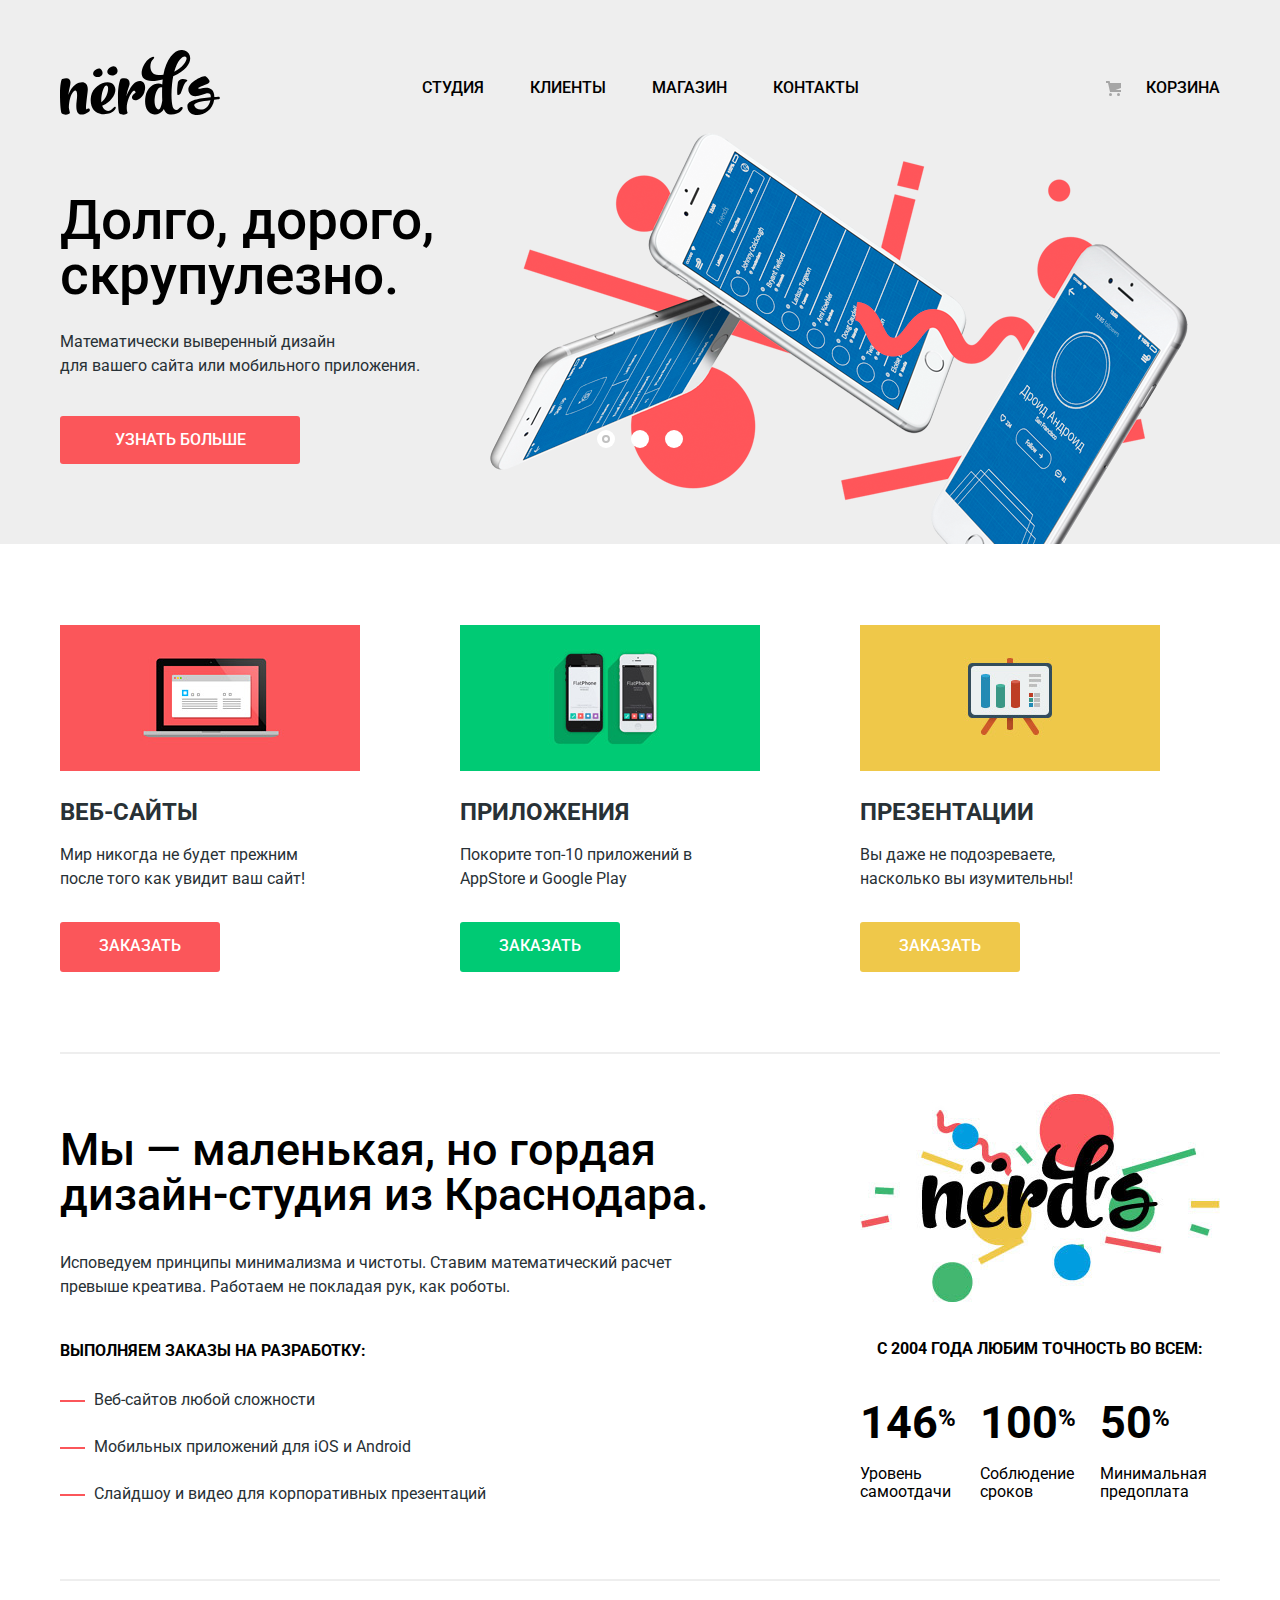
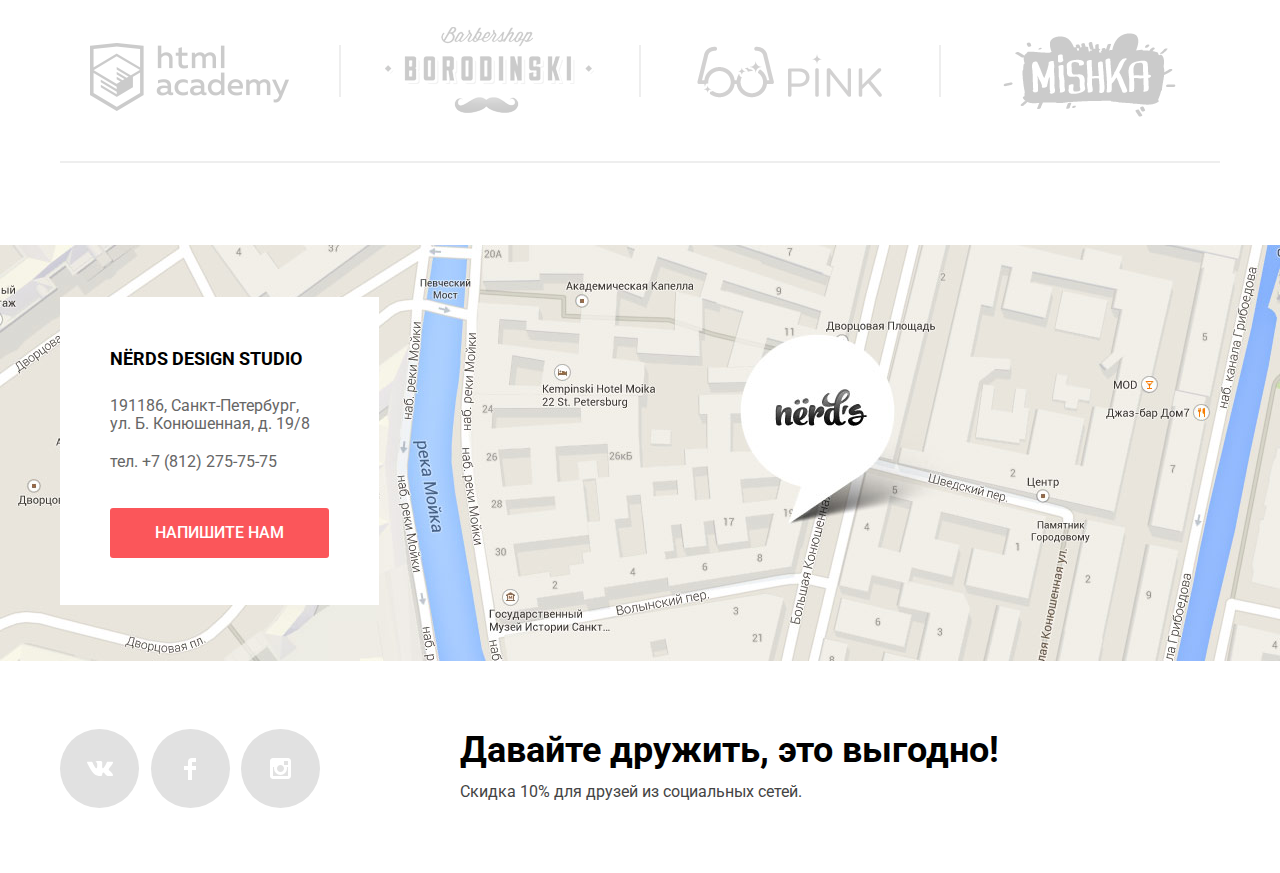
==== commit 5802007a: "Финальная версия" ====
--- a/index.html
+++ b/index.html
@@ -1,41 +1,42 @@
 <!DOCTYPE html>
 <html lang="ru">
-  	<head>
-	    <meta charset="utf-8">
-	    <title>HTML Academy: Нёрдс</title>
-	    <link href="https://fonts.googleapis.com/css?family=Roboto:400,500,700&amp;subset=cyrillic" rel="stylesheet">
-	    <link rel="stylesheet" type="text/css" href="css/style.css">
-  	</head>
-  	<body>
+  <head>
+	  <meta charset="utf-8">
+	  <title>HTML Academy: Нёрдс</title>
+	  <link href="https://fonts.googleapis.com/css?family=Roboto:400,500,700&amp;subset=cyrillic" rel="stylesheet">
+    <link rel="stylesheet" type="text/css" href="css/normalize.min.css">
+	  <link rel="stylesheet" type="text/css" href="css/style.min.css">
+  </head>
+  <body>
 		<header class="main-header">
 			<div class="container">
 				<nav class="main-navigation">
 					<a class="main-header-logo" href="#">
-						<img src="img/nerds-logo.svg" width="160" height="65" alt="Логотип Нёрдс">
+						<img src="img/nerds-logo.svg" max-width="100%" max-height="100%" alt="Логотип Нёрдс">
 					</a>
 					<ul class="site-navigation">
 						<li><a href="studio.html">Студия</a></li>
 						<li><a href="clients.html">Клиенты</a></li>
 						<li><a href="inner.html">Магазин</a></li>
 						<li><a href="contacts.html">Контакты</a></li>
-					</ul>	
+					</ul>
 					<div class="user-navigation">
 						<a class="cart-link" href="cart.html">Корзина</a>
-					</div>		
+					</div>
 				</nav>
 				<section class="slider">
 					<h2 class="visually-hidden">Принципы студии</h2>
 					<input class="visually-hidden" type="radio" id="product-1" name="toggle" checked>
-	        		<input class="visually-hidden" type="radio" id="product-2" name="toggle">
-	        		<input class="visually-hidden" type="radio" id="product-3" name="toggle">
-		        	<div class="slider-controls">
-		        		<label class="slider-controls-item slider-controls-item--1" for="product-1">Первый</label>
-	          			<label class="slider-controls-item slider-controls-item--2" for="product-2">Второй</label>
-	          			<label class="slider-controls-item slider-controls-item--3" for="product-3">Третий</label>
-		          	</div>
+	        <input class="visually-hidden" type="radio" id="product-2" name="toggle">
+	        <input class="visually-hidden" type="radio" id="product-3" name="toggle">
+		      <div class="slider-controls">
+		       	<label class="slider-controls-item slider-controls-item--1" for="product-1">Первый</label>
+	         	<label class="slider-controls-item slider-controls-item--2" for="product-2">Второй</label>
+	         	<label class="slider-controls-item slider-controls-item--3" for="product-3">Третий</label>
+		      </div>
 					<ul class="slides-list">
 						<li class="slide-item">
-							<p class="slide-name">Долго, дорого, скрупулезно.</p>
+						  <p class="slide-name">Долго, дорого, скрупулезно.</p>
 							<p class="slide-desc">Математически выверенный дизайн для&nbsp;вашего&nbsp;сайта&nbsp;или мобильного приложения.</p>
 							<a class="button button-more" href="studio.html">Узнать больше</a>
 						</li>
@@ -60,19 +61,25 @@
 					<h2 class="visually-hidden">Услуги</h2>
 					<ul class="services-list">
 						<li class="service-item">
-							<img src="img/veb-sites.png" width="300" height="146" alt="Веб-сайты">
+              <div class="service-img">
+							  <img src="img/veb-sites.png" max-width="100%" max-height="100%" alt="Веб-сайты">
+              </div>
 							<h3>Веб-сайты</h3>
 							<p>Мир никогда не будет прежним после того как увидит ваш сайт!</p>
 							<a class="button button-sites" href="inner.html">Заказать</a>
 						</li>
 						<li class="service-item">
-							<img src="img/apps.png" width="300" height="146" alt="Приложения">
+              <div class="service-img">
+							  <img src="img/apps.png" max-width="100%" max-height="100%" alt="Приложения">
+              </div>
 							<h3>Приложения</h3>
 							<p>Покорите топ-10 приложений в AppStore и Google Play</p>
 							<a class="button button-apps" href="inner.html">Заказать</a>
 						</li>
 						<li class="service-item">
-							<img src="img/presentations.png" width="300" height="146" alt="Презентации">
+              <div class="service-img">
+							  <img src="img/presentations.png" max-width="100%" max-height="100%" alt="Презентации">
+              </div>
 							<h3>Презентации</h3>
 							<p>Вы даже не подозреваете, насколько вы изумительны!</p>
 							<a class="button button-presentations" href="inner.html">Заказать</a>
@@ -112,22 +119,22 @@
 				<section class="logo">
 					<ul class="logo-list">
 						<li class="logo-item logo-item-html">
-							<a href="https://htmlacademy.ru/intensive/htmlcss"><img src="img/logo-html.png" width="199" height="68" alt="html-academy"></a>
+							<a href="https://htmlacademy.ru/intensive/htmlcss"><img src="img/logo-html.png" max-width="100%" max-height="100%" alt="html-academy"></a>
 						</li>
 						<li class="logo-item logo-item-borodinski">
-							<a href="#"><img src="img/logo-borodinski.png" width="209" height="87" alt="borodinski"></a>
+							<a href="#"><img src="img/logo-borodinski.png" max-width="100%" max-height="100%" alt="borodinski"></a>
 						</li>
 						<li class="logo-item logo-item-pink">
-							<a href="#"><img src="img/logo-pink.png" width="185" height="52" alt="pink"></a>
+							<a href="#"><img src="img/logo-pink.png" max-width="100%" max-height="100%" alt="pink"></a>
 						</li>
 						<li class="logo-item logo-item-mishka">
-							<a href="#"><img src="img/logo-mishka.png" width="173" height="84" alt="mishka"></a>
+							<a href="#"><img src="img/logo-mishka.png" max-width="100%" max-height="100%" alt="mishka"></a>
 						</li>
 					</ul>
 				</section>
 			</div>
 			<section class="contacts">
-				<iframe src="https://www.google.com/maps/embed?pb=!1m18!1m12!1m3!1d1998.5989424123607!2d30.32089461556107!3d59.93879686904854!2m3!1f0!2f0!3f0!3m2!1i1024!2i768!4f13.1!3m3!1m2!1s0x4696310fca5ba729%3A0xea9c53d4493c879f!2z0JHQvtC70YzRiNCw0Y8g0JrQvtC90Y7RiNC10L3QvdCw0Y8g0YPQuy4sIDE5LCDQodCw0L3QutGCLdCf0LXRgtC10YDQsdGD0YDQsywgMTkxMTg2!5e0!3m2!1sru!2sru!4v1522585925654" height="416" allowfullscreen></iframe>
+				<iframe src="https://www.google.com/maps/embed?pb=!1m18!1m12!1m3!1d1998.5989424123607!2d30.32089461556107!3d59.93879686904854!2m3!1f0!2f0!3f0!3m2!1i1024!2i768!4f13.1!3m3!1m2!1s0x4696310fca5ba729%3A0xea9c53d4493c879f!2z0JHQvtC70YzRiNCw0Y8g0JrQvtC90Y7RiNC10L3QvdCw0Y8g0YPQuy4sIDE5LCDQodCw0L3QutGCLdCf0LXRgtC10YDQsdGD0YDQsywgMTkxMTg2!5e0!3m2!1sru!2sru!4v1522585925654" frameborder="0" allowfullscreen></iframe>
 				<div class="container">
 					<h2 class="visually-hidden">Контакты</h2>
 					<div class="contacts-container">
@@ -142,58 +149,58 @@
 		<footer class="main-footer container">
 			<div class="footer-social">
 				<ul>
-			        <li>
-			        	<a class="social-button" href="#">
-			        		<span class="visually-hidden">Вконтакте</span>
-			        		<svg xmlns="http://www.w3.org/2000/svg" width="26" height="15" viewBox="0 0 26 15">
-			        			<path fill="#FFF" d="M16.138 11.51c.956-.309 2.18 2.04 3.483 2.939.978.681 1.727.534 1.727.534l3.473-.05s1.815-.112.957-1.554c-.071-.12-.503-1.069-2.585-3.022-2.177-2.043-1.882-1.712.739-5.244 1.597-2.153 2.236-3.468 2.036-4.028-.192-.539-1.365-.399-1.365-.399L20.69.713c-.381.001-.704.119-.851.515-.003.004-.621 1.666-1.445 3.079-1.741 2.989-2.436 3.148-2.724 2.961-.661-.433-.494-1.737-.494-2.664 0-2.897.432-4.105-.846-4.417-.427-.104-.739-.172-1.828-.182-1.392-.021-2.574 0-3.244.329-.445.223-.786.712-.579.74.26.035.843.16 1.155.586.401.552.389 1.789.389 1.789s.229 3.411-.54 3.834c-.528.29-1.25-.302-2.803-3.016-.793-1.388-1.392-2.922-1.392-2.922s-.116-.285-.326-.441c-.25-.185-.6-.244-.6-.244L.848.684S.29.7.085.946c-.182.218-.015.668-.015.668s2.909 6.881 6.203 10.347c3.02 3.182 6.452 2.971 6.452 2.971h1.555s.469-.054.709-.312c.224-.24.214-.691.214-.691s-.031-2.109.935-2.419z"/>
-			        		</svg>
-			        	</a>
-			        </li>
-			        <li>
-			        	<a class="social-button" href="#">
-			        		<span class="visually-hidden">Фейсбук</span>
-			        		<svg xmlns="http://www.w3.org/2000/svg" width="12" height="22" viewBox="0 0 12 22">
-			        			<path fill="#FFF" d="M12 4V0H8a4 4 0 0 0-4 4v4H0v4h4v10h4V12h4V8H8V4h4z"/>
-			        		</svg>
-			        	</a>
-			        </li>
-			        <li>
-			        	<a class="social-button" href="#">
-			        		<span class="visually-hidden">Инстаграм</span>
-			        		<svg xmlns="http://www.w3.org/2000/svg" width="21" height="21" viewBox="0 0 21 21">
-			        			<path fill="#FFF" d="M18 0H3C1.35 0 0 1.35 0 3v15c0 1.65 1.35 3 3 3h15c1.65 0 3-1.35 3-3V3c0-1.65-1.35-3-3-3zm-7.5 7c1.93 0 3.5 1.57 3.5 3.5S12.43 14 10.5 14 7 12.43 7 10.5 8.57 7 10.5 7zM18 18H3V9h1.181A6.504 6.504 0 0 0 4 10.5a6.5 6.5 0 1 0 13 0 6.45 6.45 0 0 0-.181-1.5H18v9zm0-11h-4V3h4v4z"/>
-			        		</svg>
-			        	</a>
-			        </li>
-		        </ul>
-		    </div>
-		    <div class="footer-description">
-		       	<b>Давайте дружить, это выгодно!</b><br>
-		       	<p>Скидка 10% для друзей из социальных сетей.</p>
-		    </div>
+			    <li>
+			      <a class="social-button" href="#">
+			      	<span class="visually-hidden">Вконтакте</span>
+			      	<svg xmlns="http://www.w3.org/2000/svg" width="26" height="15" viewBox="0 0 26 15">
+			        	<path fill="#FFF" d="M16.138 11.51c.956-.309 2.18 2.04 3.483 2.939.978.681 1.727.534 1.727.534l3.473-.05s1.815-.112.957-1.554c-.071-.12-.503-1.069-2.585-3.022-2.177-2.043-1.882-1.712.739-5.244 1.597-2.153 2.236-3.468 2.036-4.028-.192-.539-1.365-.399-1.365-.399L20.69.713c-.381.001-.704.119-.851.515-.003.004-.621 1.666-1.445 3.079-1.741 2.989-2.436 3.148-2.724 2.961-.661-.433-.494-1.737-.494-2.664 0-2.897.432-4.105-.846-4.417-.427-.104-.739-.172-1.828-.182-1.392-.021-2.574 0-3.244.329-.445.223-.786.712-.579.74.26.035.843.16 1.155.586.401.552.389 1.789.389 1.789s.229 3.411-.54 3.834c-.528.29-1.25-.302-2.803-3.016-.793-1.388-1.392-2.922-1.392-2.922s-.116-.285-.326-.441c-.25-.185-.6-.244-.6-.244L.848.684S.29.7.085.946c-.182.218-.015.668-.015.668s2.909 6.881 6.203 10.347c3.02 3.182 6.452 2.971 6.452 2.971h1.555s.469-.054.709-.312c.224-.24.214-.691.214-.691s-.031-2.109.935-2.419z"/>
+			      	</svg>
+			      </a>
+			    </li>
+			    <li>
+			     	<a class="social-button" href="#">
+			     		<span class="visually-hidden">Фейсбук</span>
+			     		<svg xmlns="http://www.w3.org/2000/svg" width="12" height="22" viewBox="0 0 12 22">
+			     			<path fill="#FFF" d="M12 4V0H8a4 4 0 0 0-4 4v4H0v4h4v10h4V12h4V8H8V4h4z"/>
+			     		</svg>
+			     	</a>
+			    </li>
+			    <li>
+			     	<a class="social-button" href="#">
+			     		<span class="visually-hidden">Инстаграм</span>
+			     		<svg xmlns="http://www.w3.org/2000/svg" width="21" height="21" viewBox="0 0 21 21">
+			     			<path fill="#FFF" d="M18 0H3C1.35 0 0 1.35 0 3v15c0 1.65 1.35 3 3 3h15c1.65 0 3-1.35 3-3V3c0-1.65-1.35-3-3-3zm-7.5 7c1.93 0 3.5 1.57 3.5 3.5S12.43 14 10.5 14 7 12.43 7 10.5 8.57 7 10.5 7zM18 18H3V9h1.181A6.504 6.504 0 0 0 4 10.5a6.5 6.5 0 1 0 13 0 6.45 6.45 0 0 0-.181-1.5H18v9zm0-11h-4V3h4v4z"/>
+			     		</svg>
+			     	</a>
+			    </li>
+		    </ul>
+		  </div>
+		  <div class="footer-description">
+		   	<b>Давайте дружить, это выгодно!</b><br>
+		   	<p>Скидка 10% для друзей из социальных сетей.</p>
+		  </div>
 		</footer>
 		<section class="modal-write-us">
-	      	<h2>Напишите нам</h2>
-	      	<form class="write-us-form" action="https://echo.htmlacademy.ru" method="post">
-	        	<p class="write-us-item"> 
-			  		<label for="user-name">Ваше имя:</label><br> 
-			  		<input id="user-name" type="text" name="user" placeholder="Имя Фамилия"> 
-				</p> 
-	        	<p class="write-us-item"> 
-					<label for="email">Ваш e-mail:</label><br> 
-					<input id="email" type="text" name="email" placeholder="email@example.com"> 
-				</p> 
-	        	<p class="write-us-item"> 
-			  		<label for="message">Текст письма:</label><br> 
-			  		<textarea id="message" name="message" placeholder="В свободной форме"></textarea> 
-				</p> 
-	        	<button class="button button-write-us" type="submit">Отправить</button>
-	      	</form>
-	      	<button class="modal-close" type="button">Закрыть</button>
-	    </section>
-	    <script src="js/script.js"></script>
-  	</body>
+	    <h2>Напишите нам</h2>
+	    <form class="write-us-form" action="https://echo.htmlacademy.ru" method="post">
+	     	<p class="write-us-item">
+			 		<label for="user-name">Ваше имя:</label><br>
+			 		<input id="user-name" type="text" name="user" placeholder="Имя Фамилия">
+				</p>
+	     	<p class="write-us-item">
+					<label for="email">Ваш e-mail:</label><br>
+					<input id="email" type="text" name="email" placeholder="email@example.com">
+				</p>
+	     	<p class="write-us-item">
+			 		<label for="message">Текст письма:</label><br>
+			 		<textarea id="message" name="message" placeholder="В свободной форме"></textarea>
+				</p>
+	     	<button class="button button-write-us" type="submit">Отправить</button>
+	    </form>
+	    <button class="modal-close" type="button">Закрыть</button>
+	  </section>
+	  <script src="js/script.min.js"></script>
+  </body>
 </html>
 
 
--- a/css/style.min.css
+++ b/css/style.min.css
@@ -0,0 +1 @@
+@keyframes shake{0%,to{transform:translateX(0)}10%,30%,50%,70%,90%{transform:translateX(-10px)}20%,40%,60%,80%{transform:translateX(10px)}}@keyframes bounce{0%{transform:translateY(-2000px)}70%{transform:translateY(30px)}90%{transform:translateY(-10px)}to{transform:translateY(0)}}body{margin:0;padding:0;font-family:"Roboto",Arial,sans-serif;font-size:16px;line-height:24px;font-weight:400;color:#283136}a{text-decoration:none}.visually-hidden{position:absolute;margin:-1px;width:1px;height:1px;overflow:hidden;clip:rect(0 0 0 0)}.main-header{min-width:1200px;background-color:#eee}.main-header-logo{margin-right:20px;width:160px;height:65px}.container{margin:0 auto;padding:0 20px;box-sizing:border-box;width:1200px}.main-navigation{display:flex;align-items:center;justify-content:space-between;padding-top:50px;line-height:30px;font-weight:500;color:#000;text-transform:uppercase}.main-navigation ul{margin:10px 0 0;padding:0}.site-navigation{list-style:none;display:flex;justify-content:center;width:800px}.filter-input-radio:hover+label,.site-navigation a,.user-navigation a{color:#000}.site-navigation a:not(.site-navigation-current):hover,.user-navigation a:hover{color:#fb565a;border:0}.main-navigation img:hover{opacity:.8}.site-navigation a:not(.site-navigation-current):active,.user-navigation a:active{color:rgba(0,0,0,.3);border:0}.main-navigation img:active,.social-button:active path{opacity:.3}.site-navigation-current{position:relative}.site-navigation-current::after{content:"";position:absolute;left:0;bottom:-12px;width:74px;height:2px;background-color:#fb565a}.site-navigation a{margin-right:23px;margin-left:23px}.user-navigation{margin-top:10px;width:180px;text-align:right}.cart-link{position:relative;padding-left:40px}.cart-link::before{content:"";position:absolute;top:3px;left:0;width:16px;height:16px;background-image:url(../img/cart-icon.svg);background-repeat:no-repeat;background-position:0 0}.slider{position:relative;background-color:#eee}.slider-controls{position:absolute;left:50%;bottom:104px;z-index:100;width:160px;height:18px;text-align:center;font-size:0;transform:translateX(-50%)}.slider-controls label{position:relative;display:inline-block;padding:8px;width:18px;height:18px;vertical-align:middle;border-radius:50%;cursor:pointer}.slider-controls label::after{content:"";position:absolute;top:8px;left:8px;z-index:1;width:18px;height:18px;border-radius:50%;background:#fff}.slides-list{margin:0;padding:0;list-style:none}.slide-item{display:none;padding:78px 0 80px}.slide-item:nth-child(1){background-image:url(../img/slide1.png);background-repeat:no-repeat;background-position:93% 18px}.slide-item:nth-child(2),.slide-item:nth-child(3){background-image:url(../img/slide2.png);background-repeat:no-repeat;background-position:100% 0}.slide-item:nth-child(3){background-image:url(../img/slide3.png);background-position:100% 20px}#product-1:checked~.slides-list .slide-item:nth-child(1),#product-2:checked~.slides-list .slide-item:nth-child(2),#product-3:checked~.slides-list .slide-item:nth-child(3){display:block}#product-1:checked~.slider-controls .slider-controls-item--1::before,#product-2:checked~.slider-controls .slider-controls-item--2::before,#product-3:checked~.slider-controls .slider-controls-item--3::before{content:"";position:absolute;left:50%;top:50%;z-index:2;width:4px;height:4px;margin:-4px;background-color:inherit;border:2px solid #c1c1c1;border-radius:50%}.slide-name{margin:0 0 27px;max-width:600px;font-size:55px;line-height:55px;font-weight:500;color:#000}.slide-desc{margin:0 0 38px;max-width:430px}.button{display:block;padding:15px 0;width:240px;font:inherit;font-weight:500;line-height:18px;color:#fff;background-color:#fb565a;text-align:center;vertical-align:middle;text-transform:uppercase;border-radius:3px;border:0}.button:hover{background-color:#e74246}.button:active{color:rgba(255,255,255,.3);background-color:#d7373b;box-shadow:inset 0 3px 0 0 rgba(0,1,1,.1)}.services{margin-bottom:80px}.services-list{display:flex;flex-wrap:wrap;justify-content:space-between;margin:81px 0 0;padding:0 60px 0 0;list-style:none}.service-item{width:300px}.service-img{width:300px;height:146px;margin-bottom:26px}.service-item h3{margin:0 0 16px;font-size:24px;line-height:30px;font-weight:700;text-transform:uppercase}.service-item p{margin:0 0 31px;width:260px}.button-apps,.button-presentations,.button-sites,.write-us-item input{padding-top:0 16px;box-sizing:border-box;width:160px;height:50px}.write-us-item input{margin-top:5px;padding-left:12px;padding-top:auto;padding-bottom:auto;width:360px}.button-apps{background-color:#00ca74}.button-apps:hover{background-color:#00bc6c}.button-apps:active{background-color:#00aa62}.button-presentations{background-color:#efc84a}.button-presentations:hover{background-color:#eab534}.button-presentations:active{background-color:#e5a722}.studio{display:flex;margin-bottom:42px;padding-top:73px;border-top:2px solid #eee;background-image:url(../img/nerds-illustration.jpg);background-repeat:no-repeat;background-position:800px 40px}.info{max-width:700px}.info-list{padding:0;list-style:none}.info-name{margin:0 0 34px;font-size:45px;line-height:45px;font-weight:500;color:#000}.info-desc{margin:0 0 40px}.info-orders{margin:0 0 25px;font-weight:700;color:#000;text-transform:uppercase}.info-item{position:relative;margin-top:23px;margin-bottom:23px;padding-left:34px}.info-item::before,.logo-item+.logo-item::before{content:"";position:absolute;left:0;top:50%;width:25px;height:2px;background-color:#fb565a}.logo-item+.logo-item::before{top:64px;width:2px;height:52px;background-color:#eee}.features{align-self:flex-start;margin-top:210px;margin-left:100px;width:360px;min-height:200px;font-weight:700;color:#000;text-transform:uppercase}.features p{margin:0;padding:0;text-align:center}.features-list{display:flex;flex-wrap:wrap;margin-top:50px;padding:0;list-style:none}.features-item{margin-bottom:10px;margin-right:25px;width:95px;font-size:45px;color:#000}.features-item p{margin-top:30px;font-size:16px;line-height:18px;font-weight:400;text-transform:none;text-align:left}.features-item sup{font-size:24px}.logo-list{display:flex;flex-wrap:wrap;margin:0 0 80px;padding:0;min-height:180px;border-top:2px solid #eee;border-bottom:2px solid #eee;list-style:none}.logo-item{display:flex;flex-basis:278px;justify-content:center;position:relative}.logo-item-html a{margin-top:62px;margin-left:30px;margin-right:50px;width:199px;height:68px}.logo-item-borodinski a{margin-top:46px;margin-left:46px;margin-right:45px;width:209px;height:87px}.logo-item-pink a{margin-top:65px;margin-left:58px;margin-right:57px;width:185px;height:52px}.logo-item-mishka a{margin-top:52px;margin-left:64px;margin-right:43px;width:173px;height:84px}.logo-item img{opacity:.2}.logo-item img:hover{opacity:1}.logo-item img:active{opacity:.1}.contacts,.contacts-container{position:relative;background-color:#fff}.contacts{line-height:18px;color:#666;background-image:url(../img/mapandmaker.jpg);background-position:center;background-repeat:no-repeat;min-height:420px}.contacts .container{padding-top:54px}.contacts iframe{position:absolute;min-width:1200px;width:100%;height:100%;border:0}.contacts-container .contacts-title{margin:0 0 23px;padding:0;font-size:18px;line-height:30px;font-weight:700;color:#000;text-transform:uppercase}.contacts-container{z-index:1;padding:47px 50px;box-sizing:border-box;width:319px;min-height:308px}.contacts-container p{margin:0 0 20px}.button-contacts{margin-top:37px;padding:16px 0;width:219px}.footer-social ul,.main-footer{display:flex;justify-content:space-between}.footer-social ul{flex-wrap:wrap;padding:0;width:260px;list-style:none;text-align:center;margin-top:-3px}.main-footer{margin-top:69px}.footer-social{width:260px}.social-button{display:flex;align-items:center;justify-content:center;width:79px;height:79px;border-radius:50%;color:#000;background-color:#e1e1e1}.social-button:hover{background-color:#e74246}.social-button:active{background-color:#d7373b;box-shadow:inset 0 3px 0 0 rgba(0,1,1,.1)}.footer-description{width:760px;margin-bottom:70px}.footer-description b{font-size:36px;line-height:36px;font-weight:700;color:#000}.footer-description p{margin:12px 0 0;font-size:16px;line-height:22px;color:#444}.modal-write-us{display:none;position:fixed;top:0;left:50%;z-index:200;margin-left:-480px;padding:65px 80px 85px;box-sizing:border-box;width:960px;min-height:590px;color:#000;background-color:#fff;box-shadow:0 30px 50px rgba(0,0,0,.7)}.modal-show{display:block;animation:bounce .6s}.modal-error{animation:shake .6s}.modal-write-us h2{margin:0 0 40px 20px;font-size:45px;line-height:45px;font-weight:500}.modal-write-us label{font-size:16px;line-height:18px;font-weight:700}.modal-close{position:absolute;top:78px;right:90px;width:22px;height:22px;font-size:0;border:0;cursor:pointer;opacity:.3;background-image:url(../img/close-cross.svg);background-repeat:no-repeat;background-position:0 0;background-color:#fff}.modal-close:hover{opacity:1}.modal-close:active{opacity:.1}.write-us-form{display:flex;flex-wrap:wrap}.write-us-item{margin:0 20px 30px}.write-us-item:nth-child(3){margin:0 20px}.write-us-item textarea{margin-top:5px;padding-top:10px;padding-left:12px;box-sizing:border-box;width:760px;height:118px}.write-us-form input[type=text],.write-us-form textarea{font:inherit;line-height:18px;color:rgba(68,68,68,.5);border:2px solid #d7dcde;border-radius:3px;outline-style:none}.write-us-form input[type=text]::placeholder,.write-us-form textarea::placeholder{opacity:1}.write-us-form input:hover,.write-us-form textarea:hover{color:rgba(68,68,68,.5);border:2px solid #b4b9bb}.write-us-form input:focus,.write-us-form textarea:focus{color:#444;border:2px solid #000}.write-us-form input:invalid,.write-us-form textarea:invalid{color:#e74246;border:2px solid #e74246}.button-write-us{margin-top:40px;margin-left:20px;padding:17px 0;width:260px;border:0}.page-title{margin:0;padding-top:77px;padding-bottom:110px;font-size:55px;line-height:55px;font-weight:500;color:#000;text-align:center}.catalog-columns{display:flex;justify-content:space-between}.filter{font-size:18px;line-height:30px;font-weight:700;color:#000}.filter legend,.filter-sort a,.price-controls label,.section-sort p{text-transform:uppercase}.filter fieldset{margin-right:0;margin-left:0;padding:0;border:0}.range-filter{margin-top:49px;width:260px}.range-controls{position:relative;margin-bottom:15px;padding-top:39px;padding-right:20px;padding-left:20px;height:41px;background-color:#eee;border-radius:5px}.range-controls .scale{height:2px;background:#d7dcde}.range-controls .bar{width:70%;height:2px;background:#00ca74}.range-controls .toggle{position:absolute;top:31px;left:0;padding:0;width:4px;height:4px;background-color:#ababab;box-shadow:0 2px 1px 0 #cfcfcf;border:8px solid #fff;border-radius:50%;cursor:pointer}.range-controls .toggle-min{left:18px}.range-controls .toggle-max{left:160px}.price-controls{font-size:0}.price-controls label{display:inline-block;vertical-align:middle;width:50%;line-height:22px;color:#283136}.price-controls input{margin-left:10px;padding:8px 10px;width:60px;font-family:"Roboto",Arial,sans-serif;font-size:16px;line-height:22px;color:#283136;text-align:center;border:0;border-radius:5px;background:#eee}.max-price{text-align:right}.filter ul{margin:0;padding:0}.filter-sort{display:flex;margin:0 3px 0 20px;padding:0}.filter ul,.section-sort ul{list-style:none}.section-sort{display:flex;margin-bottom:55px;width:760px;line-height:18px;color:#000}.section-sort p{margin:0 20px 0 0;padding:0;width:360px;font-size:18px;font-weight:700}.filter-sort a{font-size:14px;font-weight:400;color:#000;opacity:.3}.filter-sort li{margin-right:25px}.filter-sort a:not(.filter-sort-current):hover{opacity:.6}.filter-sort a:not(.filter-sort-current):active,.switches-item:not(.switches-item-current):hover path{opacity:1}.catalog-item:hover path,.filter-sort .filter-sort-current{opacity:1}.switches-list{display:flex;margin:0;padding:0;list-style:none}.switches-item-current{margin-right:18px;margin-left:19px}.switches-item:not(.switches-item-current):active path{fill:#231f20;opacity:1}.fieldset-container{margin-top:52px;width:260px}.fieldset-price{margin-bottom:52px}.fieldset-net legend{margin-bottom:15px}.fieldset-features legend{margin-bottom:20px}.fieldset-net{margin-bottom:22px}.fieldset-features{margin-bottom:28px}.filter-features li,.filter-net li{line-height:20px;color:#283136}.filter label{font-size:16px}.filter-input-radio:focus+label{color:#000}.filter-input:disabled+label{opacity:.3}.filter-option{margin-bottom:20px;padding-left:33px}.filter-option label{position:relative;display:block;cursor:pointer;user-select:none}.filter-input-radio:not(:checked)+label::before,.filter-input-radio:not(:checked):hover+label::before{content:"";position:absolute;left:-30px;top:-3px;width:26px;height:26px;background-image:url(../img/radio-off.svg);background-repeat:no-repeat;background-position:0 0;opacity:.4}.filter-input-radio:not(:checked):hover+label::before{opacity:1}.filter-input-radio:checked+label::after,.filter-input-radio:checked:hover+label::after{content:"";position:absolute;left:-30px;top:-3px;width:26px;height:26px;background-image:url(../img/radio-on.svg);background-repeat:no-repeat;background-position:0 0;opacity:.4}.filter-input-radio:checked:hover+label::after{opacity:1}.filter-input-radio:checked:focus+label::after{content:"";position:absolute;left:-30px;top:-3px;width:26px;height:26px;background-image:url(../img/radio-on.svg);background-repeat:no-repeat;background-position:0 0;opacity:1}.filter-input-radio:not(:checked):focus+label::before{content:"";position:absolute;left:-30px;top:-3px;width:26px;height:26px;background-image:url(../img/radio-off.svg);background-repeat:no-repeat;background-position:0 0;opacity:1}.filter-input-radio:checked:disabled+label::after{content:"";position:absolute;left:-30px;top:-3px;width:26px;height:26px;background-image:url(../img/radio-on.svg);background-repeat:no-repeat;background-position:0 0;opacity:.1}.filter-input-radio:not(:checked):disabled+label::before{content:"";position:absolute;left:-30px;top:-3px;width:26px;height:26px;background-image:url(../img/radio-off.svg);background-repeat:no-repeat;background-position:0 0;opacity:.1}.filter-input-checkbox:not(:checked)+label::before,.filter-input-checkbox:not(:checked):hover+label::before{content:"";position:absolute;left:-30px;top:-3px;width:23px;height:23px;background-image:url(../img/checkbox-off.svg);background-repeat:no-repeat;background-position:0 0;opacity:.4}.filter-input-checkbox:not(:checked):hover+label::before{opacity:1}.filter-input-checkbox:not(:checked):disabled+label::before{content:"";position:absolute;left:-30px;top:-3px;width:23px;height:23px;background-image:url(../img/checkbox-off.svg);background-repeat:no-repeat;background-position:0 0;opacity:.1}.filter-input-checkbox:checked+label::after,.filter-input-checkbox:checked:hover+label::after{content:"";position:absolute;left:-30px;top:-3px;width:27px;height:23px;background-image:url(../img/checkbox-on.svg);background-repeat:no-repeat;background-position:0 0;opacity:.4}.filter-input-checkbox:checked:hover+label::after{opacity:1}.filter-input-checkbox:checked:disabled+label::after{content:"";position:absolute;left:-30px;top:-3px;width:27px;height:23px;background-image:url(../img/checkbox-on.svg);background-repeat:no-repeat;background-position:0 0;opacity:.1}.filter-input-checkbox:not(:checked):focus+label::before{content:"";position:absolute;left:-30px;top:-3px;width:23px;height:23px;background-image:url(../img/checkbox-off.svg);background-repeat:no-repeat;background-position:0 0;opacity:1}.filter-input-checkbox:checked:focus+label::after{content:"";position:absolute;left:-30px;top:-3px;width:27px;height:23px;background-image:url(../img/checkbox-on.svg);background-repeat:no-repeat;background-position:0 0;opacity:1}.filter-button{width:260px;padding:16px 0;line-height:18px;font-weight:500;color:#000;background-color:#eee;border:0}.filter-button:hover,.pagination-list a:hover{background-color:#dfdfdf}.filter-button:active{color:rgba(0,0,0,.3);background-color:#d5d5d5;box-shadow:inset 0 3px 0 0 rgba(0,1,1,.1)}.catalog{margin-top:55px;width:760px}.catalog-list{display:flex;flex-wrap:wrap;justify-content:space-between;margin:0 0 32px -3px;padding:0;list-style:none}.catalog-item{position:relative;margin-bottom:30px;width:360px;border:1px solid transparent;border-radius:5px 5px 0 0}.catalog-img{width:360px;height:576px}.catalog-item img{border:1px solid rgba(0,1,1,.1);border-top:none;vertical-align:middle}.catalog-item svg{border:1px solid transparent;border-bottom:none;vertical-align:middle}.catalog-item:hover{border:1px solid rgba(77,77,77,.1);box-shadow:0 6px 15px 0 rgba(0,1,1,.25)}.catalog-item:hover svg{border-color:transparent;border-bottom:none;vertical-align:middle}.catalog-item:hover img{border-color:transparent;border-top:none;vertical-align:middle}.catalog-title{margin:0 0 15px;text-align:center}.catalog-title a{font-size:18px;line-height:30px;font-weight:700;color:#000;text-transform:uppercase}.catalog-item .catalog-price{display:none;position:absolute;bottom:0;left:1px;padding:28px 60px 43px;width:100%;min-height:231px;max-height:100%;overflow-y:auto;box-sizing:border-box;background-color:#eee}.catalog-item:hover .catalog-price{display:block}.button-price,.catalog-price p{line-height:18px;text-align:center}.catalog-price p{margin:0 0 30px;color:#666}.button-price{margin-left:20px;padding:16px 0;width:200px;font-size:16px;font-weight:500;color:#fff;background-color:#fb565a;vertical-align:middle;text-transform:uppercase}.pagination-list{display:flex;flex-wrap:wrap;margin:0 0 60px;padding:0;list-style:none}.pagination-item a{display:block;padding:15px 20px;line-height:18px;font-weight:500;color:#000;background-color:#eee;border-radius:3px}.pagination-item{margin-right:11px;background-color:#fff}.pagination-item-next a{padding:15px 78px;text-transform:uppercase}.pagination-item-current a,.pagination-item-current a:hover{padding:12px 18px;border:3px solid #dbdbdb;background-color:#fff}.pagination-list a:active{color:rgba(0,0,0,.3);background-color:#d5d5d5;box-shadow:inset 0 3px 0 0 rgba(0,1,1,.1)}.pagination-item-current a:active{color:#000;background-color:#fff;box-shadow:none}
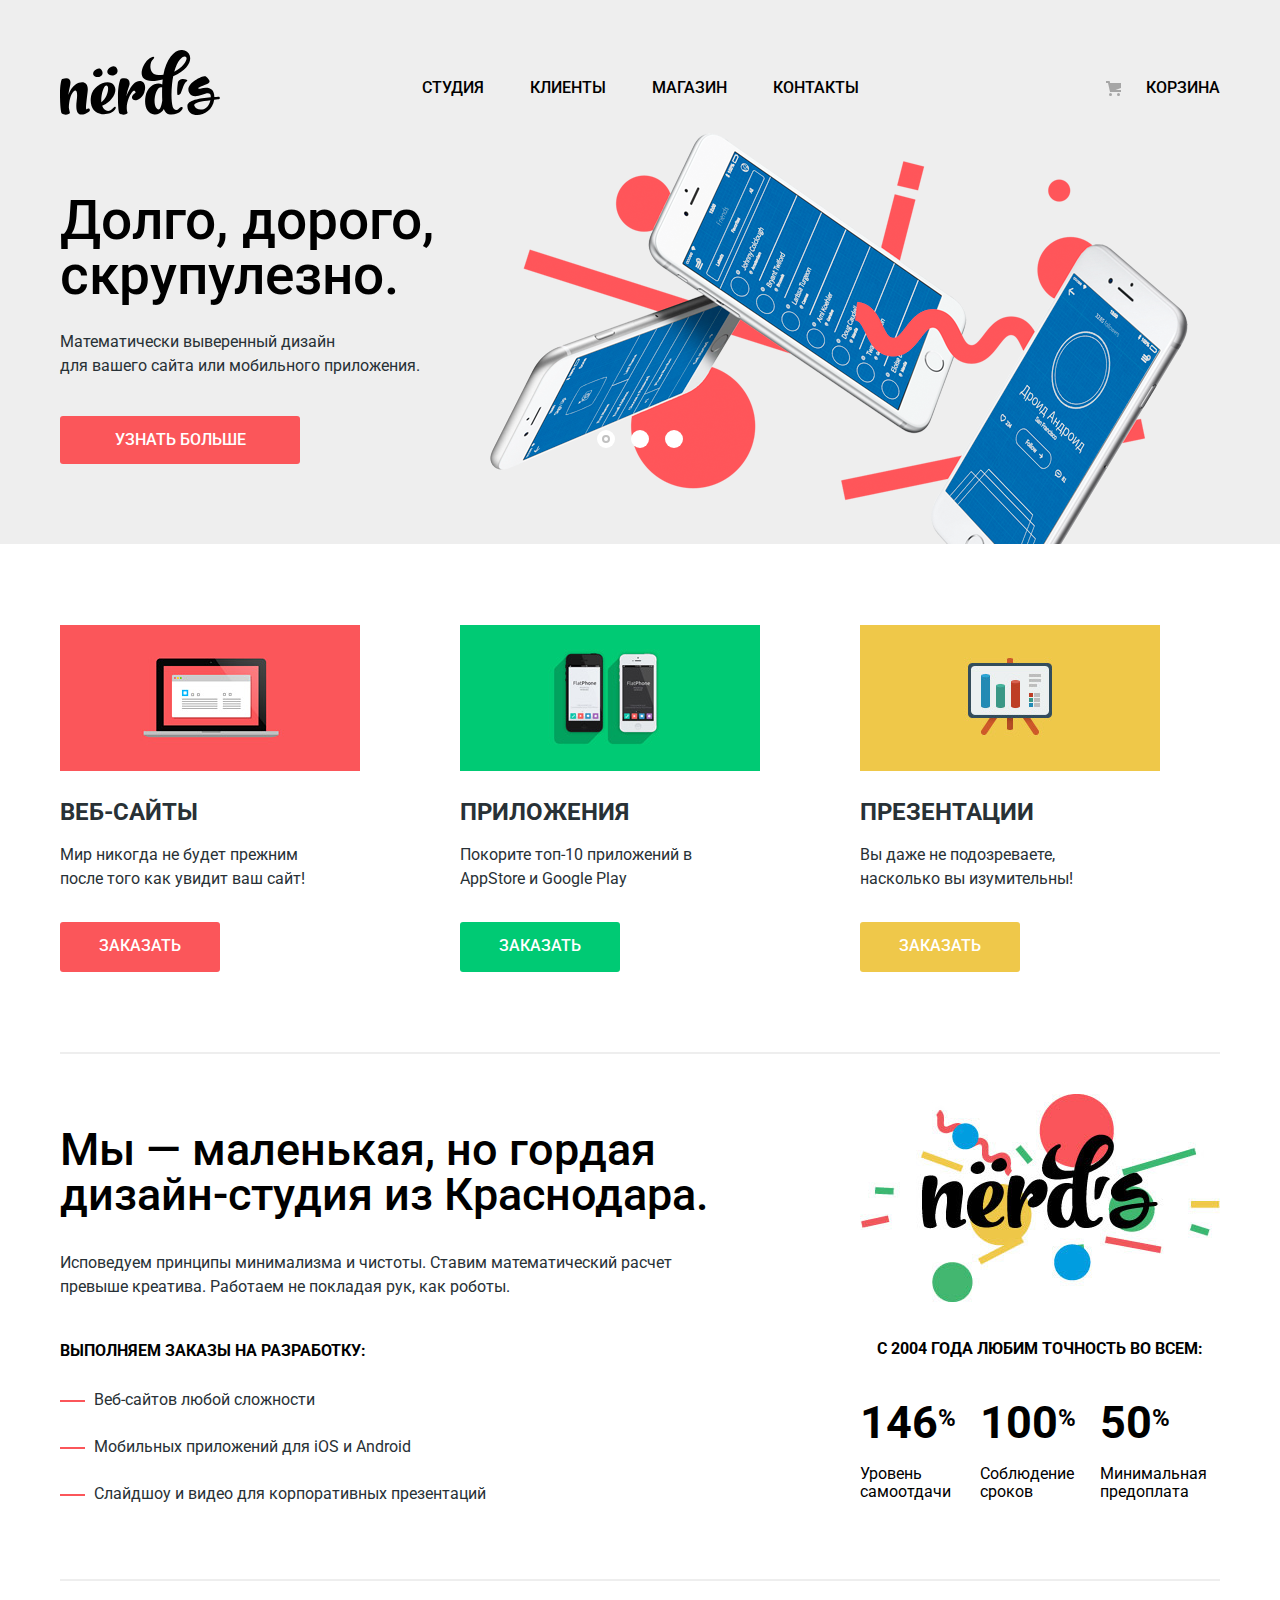
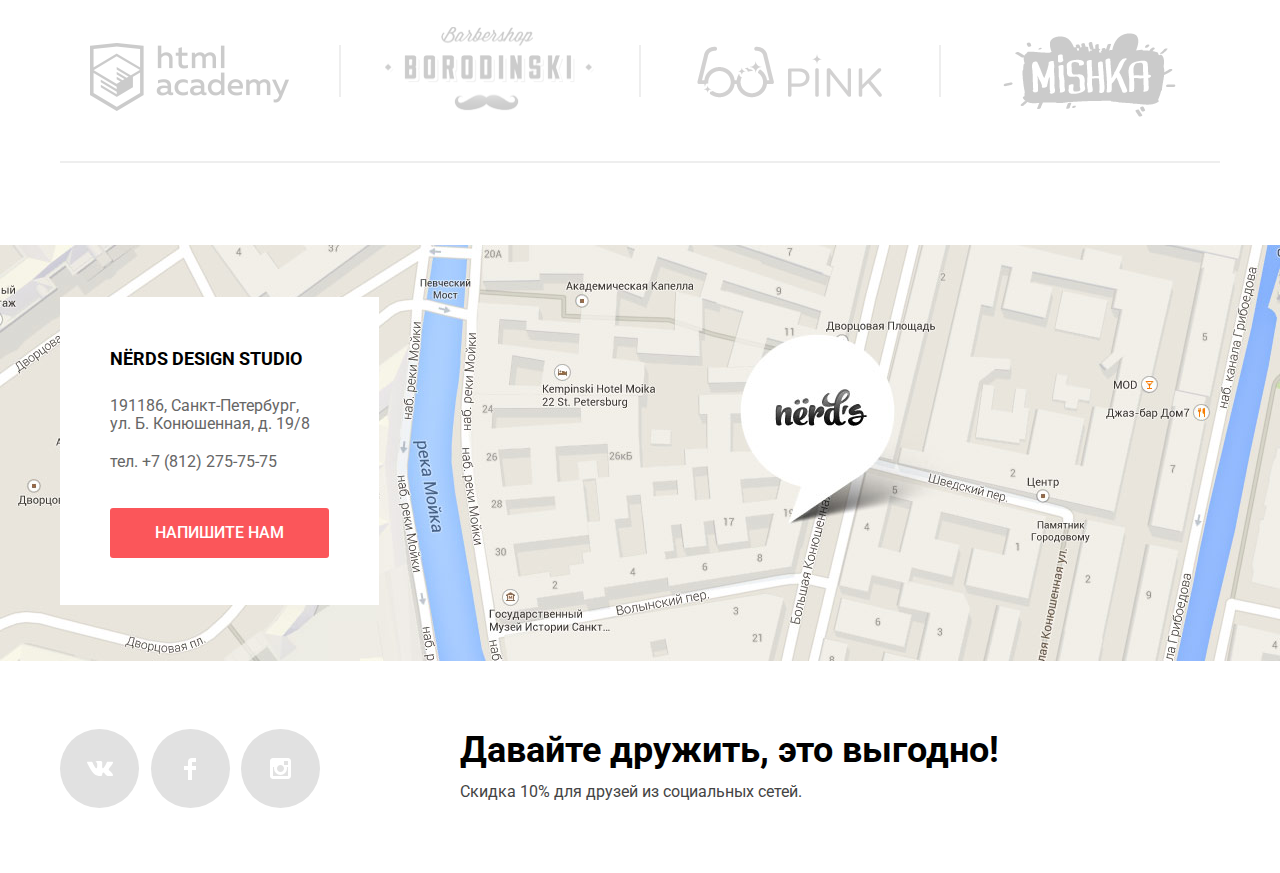
==== commit c81c20e0: "Исправила замечания" ====
--- a/index.html
+++ b/index.html
@@ -12,7 +12,7 @@
 			<div class="container">
 				<nav class="main-navigation">
 					<a class="main-header-logo" href="#">
-						<img src="img/nerds-logo.svg" max-width="100%" max-height="100%" alt="Логотип Нёрдс">
+						<img src="img/nerds-logo.svg" width="160" height="65" alt="Логотип Нёрдс">
 					</a>
 					<ul class="site-navigation">
 						<li><a href="studio.html">Студия</a></li>
@@ -62,7 +62,7 @@
 					<ul class="services-list">
 						<li class="service-item">
               <div class="service-img">
-							  <img src="img/veb-sites.png" max-width="100%" max-height="100%" alt="Веб-сайты">
+							  <img src="img/veb-sites.png" width="300" height="146" alt="Веб-сайты">
               </div>
 							<h3>Веб-сайты</h3>
 							<p>Мир никогда не будет прежним после того как увидит ваш сайт!</p>
@@ -70,7 +70,7 @@
 						</li>
 						<li class="service-item">
               <div class="service-img">
-							  <img src="img/apps.png" max-width="100%" max-height="100%" alt="Приложения">
+							  <img src="img/apps.png" width="300" height="146" alt="Приложения">
               </div>
 							<h3>Приложения</h3>
 							<p>Покорите топ-10 приложений в AppStore и Google Play</p>
@@ -78,7 +78,7 @@
 						</li>
 						<li class="service-item">
               <div class="service-img">
-							  <img src="img/presentations.png" max-width="100%" max-height="100%" alt="Презентации">
+							  <img src="img/presentations.png" width="300" height="146" alt="Презентации">
               </div>
 							<h3>Презентации</h3>
 							<p>Вы даже не подозреваете, насколько вы изумительны!</p>
@@ -119,16 +119,16 @@
 				<section class="logo">
 					<ul class="logo-list">
 						<li class="logo-item logo-item-html">
-							<a href="https://htmlacademy.ru/intensive/htmlcss"><img src="img/logo-html.png" max-width="100%" max-height="100%" alt="html-academy"></a>
+							<a class="html-img" href="https://htmlacademy.ru/intensive/htmlcss"><img src="img/logo-html.png" width="199" height="68" alt="html-academy"></a>
 						</li>
 						<li class="logo-item logo-item-borodinski">
-							<a href="#"><img src="img/logo-borodinski.png" max-width="100%" max-height="100%" alt="borodinski"></a>
+							<a class="borodinski-img" href="#"><img src="img/logo-borodinski.png" width="209" height="87" alt="borodinski"></a>
 						</li>
 						<li class="logo-item logo-item-pink">
-							<a href="#"><img src="img/logo-pink.png" max-width="100%" max-height="100%" alt="pink"></a>
+							<a class="pink-img" href="#"><img src="img/logo-pink.png" width="185" height="52" alt="pink"></a>
 						</li>
 						<li class="logo-item logo-item-mishka">
-							<a href="#"><img src="img/logo-mishka.png" max-width="100%" max-height="100%" alt="mishka"></a>
+							<a class="mishka-img" href="#"><img src="img/logo-mishka.png" width="173" height="84" alt="mishka"></a>
 						</li>
 					</ul>
 				</section>
--- a/css/style.min.css
+++ b/css/style.min.css
@@ -1 +1 @@
-@keyframes shake{0%,to{transform:translateX(0)}10%,30%,50%,70%,90%{transform:translateX(-10px)}20%,40%,60%,80%{transform:translateX(10px)}}@keyframes bounce{0%{transform:translateY(-2000px)}70%{transform:translateY(30px)}90%{transform:translateY(-10px)}to{transform:translateY(0)}}body{margin:0;padding:0;font-family:"Roboto",Arial,sans-serif;font-size:16px;line-height:24px;font-weight:400;color:#283136}a{text-decoration:none}.visually-hidden{position:absolute;margin:-1px;width:1px;height:1px;overflow:hidden;clip:rect(0 0 0 0)}.main-header{min-width:1200px;background-color:#eee}.main-header-logo{margin-right:20px;width:160px;height:65px}.container{margin:0 auto;padding:0 20px;box-sizing:border-box;width:1200px}.main-navigation{display:flex;align-items:center;justify-content:space-between;padding-top:50px;line-height:30px;font-weight:500;color:#000;text-transform:uppercase}.main-navigation ul{margin:10px 0 0;padding:0}.site-navigation{list-style:none;display:flex;justify-content:center;width:800px}.filter-input-radio:hover+label,.site-navigation a,.user-navigation a{color:#000}.site-navigation a:not(.site-navigation-current):hover,.user-navigation a:hover{color:#fb565a;border:0}.main-navigation img:hover{opacity:.8}.site-navigation a:not(.site-navigation-current):active,.user-navigation a:active{color:rgba(0,0,0,.3);border:0}.main-navigation img:active,.social-button:active path{opacity:.3}.site-navigation-current{position:relative}.site-navigation-current::after{content:"";position:absolute;left:0;bottom:-12px;width:74px;height:2px;background-color:#fb565a}.site-navigation a{margin-right:23px;margin-left:23px}.user-navigation{margin-top:10px;width:180px;text-align:right}.cart-link{position:relative;padding-left:40px}.cart-link::before{content:"";position:absolute;top:3px;left:0;width:16px;height:16px;background-image:url(../img/cart-icon.svg);background-repeat:no-repeat;background-position:0 0}.slider{position:relative;background-color:#eee}.slider-controls{position:absolute;left:50%;bottom:104px;z-index:100;width:160px;height:18px;text-align:center;font-size:0;transform:translateX(-50%)}.slider-controls label{position:relative;display:inline-block;padding:8px;width:18px;height:18px;vertical-align:middle;border-radius:50%;cursor:pointer}.slider-controls label::after{content:"";position:absolute;top:8px;left:8px;z-index:1;width:18px;height:18px;border-radius:50%;background:#fff}.slides-list{margin:0;padding:0;list-style:none}.slide-item{display:none;padding:78px 0 80px}.slide-item:nth-child(1){background-image:url(../img/slide1.png);background-repeat:no-repeat;background-position:93% 18px}.slide-item:nth-child(2),.slide-item:nth-child(3){background-image:url(../img/slide2.png);background-repeat:no-repeat;background-position:100% 0}.slide-item:nth-child(3){background-image:url(../img/slide3.png);background-position:100% 20px}#product-1:checked~.slides-list .slide-item:nth-child(1),#product-2:checked~.slides-list .slide-item:nth-child(2),#product-3:checked~.slides-list .slide-item:nth-child(3){display:block}#product-1:checked~.slider-controls .slider-controls-item--1::before,#product-2:checked~.slider-controls .slider-controls-item--2::before,#product-3:checked~.slider-controls .slider-controls-item--3::before{content:"";position:absolute;left:50%;top:50%;z-index:2;width:4px;height:4px;margin:-4px;background-color:inherit;border:2px solid #c1c1c1;border-radius:50%}.slide-name{margin:0 0 27px;max-width:600px;font-size:55px;line-height:55px;font-weight:500;color:#000}.slide-desc{margin:0 0 38px;max-width:430px}.button{display:block;padding:15px 0;width:240px;font:inherit;font-weight:500;line-height:18px;color:#fff;background-color:#fb565a;text-align:center;vertical-align:middle;text-transform:uppercase;border-radius:3px;border:0}.button:hover{background-color:#e74246}.button:active{color:rgba(255,255,255,.3);background-color:#d7373b;box-shadow:inset 0 3px 0 0 rgba(0,1,1,.1)}.services{margin-bottom:80px}.services-list{display:flex;flex-wrap:wrap;justify-content:space-between;margin:81px 0 0;padding:0 60px 0 0;list-style:none}.service-item{width:300px}.service-img{width:300px;height:146px;margin-bottom:26px}.service-item h3{margin:0 0 16px;font-size:24px;line-height:30px;font-weight:700;text-transform:uppercase}.service-item p{margin:0 0 31px;width:260px}.button-apps,.button-presentations,.button-sites,.write-us-item input{padding-top:0 16px;box-sizing:border-box;width:160px;height:50px}.write-us-item input{margin-top:5px;padding-left:12px;padding-top:auto;padding-bottom:auto;width:360px}.button-apps{background-color:#00ca74}.button-apps:hover{background-color:#00bc6c}.button-apps:active{background-color:#00aa62}.button-presentations{background-color:#efc84a}.button-presentations:hover{background-color:#eab534}.button-presentations:active{background-color:#e5a722}.studio{display:flex;margin-bottom:42px;padding-top:73px;border-top:2px solid #eee;background-image:url(../img/nerds-illustration.jpg);background-repeat:no-repeat;background-position:800px 40px}.info{max-width:700px}.info-list{padding:0;list-style:none}.info-name{margin:0 0 34px;font-size:45px;line-height:45px;font-weight:500;color:#000}.info-desc{margin:0 0 40px}.info-orders{margin:0 0 25px;font-weight:700;color:#000;text-transform:uppercase}.info-item{position:relative;margin-top:23px;margin-bottom:23px;padding-left:34px}.info-item::before,.logo-item+.logo-item::before{content:"";position:absolute;left:0;top:50%;width:25px;height:2px;background-color:#fb565a}.logo-item+.logo-item::before{top:64px;width:2px;height:52px;background-color:#eee}.features{align-self:flex-start;margin-top:210px;margin-left:100px;width:360px;min-height:200px;font-weight:700;color:#000;text-transform:uppercase}.features p{margin:0;padding:0;text-align:center}.features-list{display:flex;flex-wrap:wrap;margin-top:50px;padding:0;list-style:none}.features-item{margin-bottom:10px;margin-right:25px;width:95px;font-size:45px;color:#000}.features-item p{margin-top:30px;font-size:16px;line-height:18px;font-weight:400;text-transform:none;text-align:left}.features-item sup{font-size:24px}.logo-list{display:flex;flex-wrap:wrap;margin:0 0 80px;padding:0;min-height:180px;border-top:2px solid #eee;border-bottom:2px solid #eee;list-style:none}.logo-item{display:flex;flex-basis:278px;justify-content:center;position:relative}.logo-item-html a{margin-top:62px;margin-left:30px;margin-right:50px;width:199px;height:68px}.logo-item-borodinski a{margin-top:46px;margin-left:46px;margin-right:45px;width:209px;height:87px}.logo-item-pink a{margin-top:65px;margin-left:58px;margin-right:57px;width:185px;height:52px}.logo-item-mishka a{margin-top:52px;margin-left:64px;margin-right:43px;width:173px;height:84px}.logo-item img{opacity:.2}.logo-item img:hover{opacity:1}.logo-item img:active{opacity:.1}.contacts,.contacts-container{position:relative;background-color:#fff}.contacts{line-height:18px;color:#666;background-image:url(../img/mapandmaker.jpg);background-position:center;background-repeat:no-repeat;min-height:420px}.contacts .container{padding-top:54px}.contacts iframe{position:absolute;min-width:1200px;width:100%;height:100%;border:0}.contacts-container .contacts-title{margin:0 0 23px;padding:0;font-size:18px;line-height:30px;font-weight:700;color:#000;text-transform:uppercase}.contacts-container{z-index:1;padding:47px 50px;box-sizing:border-box;width:319px;min-height:308px}.contacts-container p{margin:0 0 20px}.button-contacts{margin-top:37px;padding:16px 0;width:219px}.footer-social ul,.main-footer{display:flex;justify-content:space-between}.footer-social ul{flex-wrap:wrap;padding:0;width:260px;list-style:none;text-align:center;margin-top:-3px}.main-footer{margin-top:69px}.footer-social{width:260px}.social-button{display:flex;align-items:center;justify-content:center;width:79px;height:79px;border-radius:50%;color:#000;background-color:#e1e1e1}.social-button:hover{background-color:#e74246}.social-button:active{background-color:#d7373b;box-shadow:inset 0 3px 0 0 rgba(0,1,1,.1)}.footer-description{width:760px;margin-bottom:70px}.footer-description b{font-size:36px;line-height:36px;font-weight:700;color:#000}.footer-description p{margin:12px 0 0;font-size:16px;line-height:22px;color:#444}.modal-write-us{display:none;position:fixed;top:0;left:50%;z-index:200;margin-left:-480px;padding:65px 80px 85px;box-sizing:border-box;width:960px;min-height:590px;color:#000;background-color:#fff;box-shadow:0 30px 50px rgba(0,0,0,.7)}.modal-show{display:block;animation:bounce .6s}.modal-error{animation:shake .6s}.modal-write-us h2{margin:0 0 40px 20px;font-size:45px;line-height:45px;font-weight:500}.modal-write-us label{font-size:16px;line-height:18px;font-weight:700}.modal-close{position:absolute;top:78px;right:90px;width:22px;height:22px;font-size:0;border:0;cursor:pointer;opacity:.3;background-image:url(../img/close-cross.svg);background-repeat:no-repeat;background-position:0 0;background-color:#fff}.modal-close:hover{opacity:1}.modal-close:active{opacity:.1}.write-us-form{display:flex;flex-wrap:wrap}.write-us-item{margin:0 20px 30px}.write-us-item:nth-child(3){margin:0 20px}.write-us-item textarea{margin-top:5px;padding-top:10px;padding-left:12px;box-sizing:border-box;width:760px;height:118px}.write-us-form input[type=text],.write-us-form textarea{font:inherit;line-height:18px;color:rgba(68,68,68,.5);border:2px solid #d7dcde;border-radius:3px;outline-style:none}.write-us-form input[type=text]::placeholder,.write-us-form textarea::placeholder{opacity:1}.write-us-form input:hover,.write-us-form textarea:hover{color:rgba(68,68,68,.5);border:2px solid #b4b9bb}.write-us-form input:focus,.write-us-form textarea:focus{color:#444;border:2px solid #000}.write-us-form input:invalid,.write-us-form textarea:invalid{color:#e74246;border:2px solid #e74246}.button-write-us{margin-top:40px;margin-left:20px;padding:17px 0;width:260px;border:0}.page-title{margin:0;padding-top:77px;padding-bottom:110px;font-size:55px;line-height:55px;font-weight:500;color:#000;text-align:center}.catalog-columns{display:flex;justify-content:space-between}.filter{font-size:18px;line-height:30px;font-weight:700;color:#000}.filter legend,.filter-sort a,.price-controls label,.section-sort p{text-transform:uppercase}.filter fieldset{margin-right:0;margin-left:0;padding:0;border:0}.range-filter{margin-top:49px;width:260px}.range-controls{position:relative;margin-bottom:15px;padding-top:39px;padding-right:20px;padding-left:20px;height:41px;background-color:#eee;border-radius:5px}.range-controls .scale{height:2px;background:#d7dcde}.range-controls .bar{width:70%;height:2px;background:#00ca74}.range-controls .toggle{position:absolute;top:31px;left:0;padding:0;width:4px;height:4px;background-color:#ababab;box-shadow:0 2px 1px 0 #cfcfcf;border:8px solid #fff;border-radius:50%;cursor:pointer}.range-controls .toggle-min{left:18px}.range-controls .toggle-max{left:160px}.price-controls{font-size:0}.price-controls label{display:inline-block;vertical-align:middle;width:50%;line-height:22px;color:#283136}.price-controls input{margin-left:10px;padding:8px 10px;width:60px;font-family:"Roboto",Arial,sans-serif;font-size:16px;line-height:22px;color:#283136;text-align:center;border:0;border-radius:5px;background:#eee}.max-price{text-align:right}.filter ul{margin:0;padding:0}.filter-sort{display:flex;margin:0 3px 0 20px;padding:0}.filter ul,.section-sort ul{list-style:none}.section-sort{display:flex;margin-bottom:55px;width:760px;line-height:18px;color:#000}.section-sort p{margin:0 20px 0 0;padding:0;width:360px;font-size:18px;font-weight:700}.filter-sort a{font-size:14px;font-weight:400;color:#000;opacity:.3}.filter-sort li{margin-right:25px}.filter-sort a:not(.filter-sort-current):hover{opacity:.6}.filter-sort a:not(.filter-sort-current):active,.switches-item:not(.switches-item-current):hover path{opacity:1}.catalog-item:hover path,.filter-sort .filter-sort-current{opacity:1}.switches-list{display:flex;margin:0;padding:0;list-style:none}.switches-item-current{margin-right:18px;margin-left:19px}.switches-item:not(.switches-item-current):active path{fill:#231f20;opacity:1}.fieldset-container{margin-top:52px;width:260px}.fieldset-price{margin-bottom:52px}.fieldset-net legend{margin-bottom:15px}.fieldset-features legend{margin-bottom:20px}.fieldset-net{margin-bottom:22px}.fieldset-features{margin-bottom:28px}.filter-features li,.filter-net li{line-height:20px;color:#283136}.filter label{font-size:16px}.filter-input-radio:focus+label{color:#000}.filter-input:disabled+label{opacity:.3}.filter-option{margin-bottom:20px;padding-left:33px}.filter-option label{position:relative;display:block;cursor:pointer;user-select:none}.filter-input-radio:not(:checked)+label::before,.filter-input-radio:not(:checked):hover+label::before{content:"";position:absolute;left:-30px;top:-3px;width:26px;height:26px;background-image:url(../img/radio-off.svg);background-repeat:no-repeat;background-position:0 0;opacity:.4}.filter-input-radio:not(:checked):hover+label::before{opacity:1}.filter-input-radio:checked+label::after,.filter-input-radio:checked:hover+label::after{content:"";position:absolute;left:-30px;top:-3px;width:26px;height:26px;background-image:url(../img/radio-on.svg);background-repeat:no-repeat;background-position:0 0;opacity:.4}.filter-input-radio:checked:hover+label::after{opacity:1}.filter-input-radio:checked:focus+label::after{content:"";position:absolute;left:-30px;top:-3px;width:26px;height:26px;background-image:url(../img/radio-on.svg);background-repeat:no-repeat;background-position:0 0;opacity:1}.filter-input-radio:not(:checked):focus+label::before{content:"";position:absolute;left:-30px;top:-3px;width:26px;height:26px;background-image:url(../img/radio-off.svg);background-repeat:no-repeat;background-position:0 0;opacity:1}.filter-input-radio:checked:disabled+label::after{content:"";position:absolute;left:-30px;top:-3px;width:26px;height:26px;background-image:url(../img/radio-on.svg);background-repeat:no-repeat;background-position:0 0;opacity:.1}.filter-input-radio:not(:checked):disabled+label::before{content:"";position:absolute;left:-30px;top:-3px;width:26px;height:26px;background-image:url(../img/radio-off.svg);background-repeat:no-repeat;background-position:0 0;opacity:.1}.filter-input-checkbox:not(:checked)+label::before,.filter-input-checkbox:not(:checked):hover+label::before{content:"";position:absolute;left:-30px;top:-3px;width:23px;height:23px;background-image:url(../img/checkbox-off.svg);background-repeat:no-repeat;background-position:0 0;opacity:.4}.filter-input-checkbox:not(:checked):hover+label::before{opacity:1}.filter-input-checkbox:not(:checked):disabled+label::before{content:"";position:absolute;left:-30px;top:-3px;width:23px;height:23px;background-image:url(../img/checkbox-off.svg);background-repeat:no-repeat;background-position:0 0;opacity:.1}.filter-input-checkbox:checked+label::after,.filter-input-checkbox:checked:hover+label::after{content:"";position:absolute;left:-30px;top:-3px;width:27px;height:23px;background-image:url(../img/checkbox-on.svg);background-repeat:no-repeat;background-position:0 0;opacity:.4}.filter-input-checkbox:checked:hover+label::after{opacity:1}.filter-input-checkbox:checked:disabled+label::after{content:"";position:absolute;left:-30px;top:-3px;width:27px;height:23px;background-image:url(../img/checkbox-on.svg);background-repeat:no-repeat;background-position:0 0;opacity:.1}.filter-input-checkbox:not(:checked):focus+label::before{content:"";position:absolute;left:-30px;top:-3px;width:23px;height:23px;background-image:url(../img/checkbox-off.svg);background-repeat:no-repeat;background-position:0 0;opacity:1}.filter-input-checkbox:checked:focus+label::after{content:"";position:absolute;left:-30px;top:-3px;width:27px;height:23px;background-image:url(../img/checkbox-on.svg);background-repeat:no-repeat;background-position:0 0;opacity:1}.filter-button{width:260px;padding:16px 0;line-height:18px;font-weight:500;color:#000;background-color:#eee;border:0}.filter-button:hover,.pagination-list a:hover{background-color:#dfdfdf}.filter-button:active{color:rgba(0,0,0,.3);background-color:#d5d5d5;box-shadow:inset 0 3px 0 0 rgba(0,1,1,.1)}.catalog{margin-top:55px;width:760px}.catalog-list{display:flex;flex-wrap:wrap;justify-content:space-between;margin:0 0 32px -3px;padding:0;list-style:none}.catalog-item{position:relative;margin-bottom:30px;width:360px;border:1px solid transparent;border-radius:5px 5px 0 0}.catalog-img{width:360px;height:576px}.catalog-item img{border:1px solid rgba(0,1,1,.1);border-top:none;vertical-align:middle}.catalog-item svg{border:1px solid transparent;border-bottom:none;vertical-align:middle}.catalog-item:hover{border:1px solid rgba(77,77,77,.1);box-shadow:0 6px 15px 0 rgba(0,1,1,.25)}.catalog-item:hover svg{border-color:transparent;border-bottom:none;vertical-align:middle}.catalog-item:hover img{border-color:transparent;border-top:none;vertical-align:middle}.catalog-title{margin:0 0 15px;text-align:center}.catalog-title a{font-size:18px;line-height:30px;font-weight:700;color:#000;text-transform:uppercase}.catalog-item .catalog-price{display:none;position:absolute;bottom:0;left:1px;padding:28px 60px 43px;width:100%;min-height:231px;max-height:100%;overflow-y:auto;box-sizing:border-box;background-color:#eee}.catalog-item:hover .catalog-price{display:block}.button-price,.catalog-price p{line-height:18px;text-align:center}.catalog-price p{margin:0 0 30px;color:#666}.button-price{margin-left:20px;padding:16px 0;width:200px;font-size:16px;font-weight:500;color:#fff;background-color:#fb565a;vertical-align:middle;text-transform:uppercase}.pagination-list{display:flex;flex-wrap:wrap;margin:0 0 60px;padding:0;list-style:none}.pagination-item a{display:block;padding:15px 20px;line-height:18px;font-weight:500;color:#000;background-color:#eee;border-radius:3px}.pagination-item{margin-right:11px;background-color:#fff}.pagination-item-next a{padding:15px 78px;text-transform:uppercase}.pagination-item-current a,.pagination-item-current a:hover{padding:12px 18px;border:3px solid #dbdbdb;background-color:#fff}.pagination-list a:active{color:rgba(0,0,0,.3);background-color:#d5d5d5;box-shadow:inset 0 3px 0 0 rgba(0,1,1,.1)}.pagination-item-current a:active{color:#000;background-color:#fff;box-shadow:none}
+@keyframes shake{0%,to{transform:translateX(0)}10%,30%,50%,70%,90%{transform:translateX(-10px)}20%,40%,60%,80%{transform:translateX(10px)}}@keyframes bounce{0%{transform:translateY(-2000px)}70%{transform:translateY(30px)}90%{transform:translateY(-10px)}to{transform:translateY(0)}}body{margin:0;padding:0;font-family:"Roboto",Arial,sans-serif;font-size:16px;line-height:24px;font-weight:400;color:#283136}a{text-decoration:none}.visually-hidden{position:absolute;margin:-1px;width:1px;height:1px;overflow:hidden;clip:rect(0 0 0 0)}.main-header{min-width:1200px;background-color:#eee}.main-header-logo{margin-right:20px;width:160px;height:65px}.borodinski-img img,.html-img img,.main-header-logo img,.mishka-img img,.pink-img img,.service-img img{max-width:100%;max-height:100%}.container{margin:0 auto;padding:0 20px;box-sizing:border-box;width:1200px}.main-navigation{display:flex;align-items:center;justify-content:space-between;padding-top:50px;line-height:30px;font-weight:500;color:#000;text-transform:uppercase}.main-navigation ul{margin:10px 0 0;padding:0}.site-navigation{list-style:none;display:flex;justify-content:center;width:800px}.filter-input-radio:hover+label,.site-navigation a,.user-navigation a{color:#000}.site-navigation a:not(.site-navigation-current):hover,.user-navigation a:hover{color:#fb565a;border:0}.main-navigation img:hover{opacity:.8}.site-navigation a:not(.site-navigation-current):active,.user-navigation a:active{color:rgba(0,0,0,.3);border:0}.main-navigation img:active,.social-button:active path{opacity:.3}.site-navigation-current{position:relative}.site-navigation-current::after{content:"";position:absolute;left:0;bottom:-12px;width:74px;height:2px;background-color:#fb565a}.site-navigation a{margin-right:23px;margin-left:23px}.user-navigation{margin-top:10px;width:180px;text-align:right}.cart-link{position:relative;padding-left:40px}.cart-link::before{content:"";position:absolute;top:3px;left:0;width:16px;height:16px;background-image:url(../img/cart-icon.svg);background-repeat:no-repeat;background-position:0 0}.slider{position:relative;background-color:#eee}.slider-controls{position:absolute;left:50%;bottom:104px;z-index:100;width:160px;height:18px;text-align:center;font-size:0;transform:translateX(-50%)}.slider-controls label{position:relative;display:inline-block;padding:8px;width:18px;height:18px;vertical-align:middle;border-radius:50%;cursor:pointer}.slider-controls label::after{content:"";position:absolute;top:8px;left:8px;z-index:1;width:18px;height:18px;border-radius:50%;background:#fff}.slides-list{margin:0;padding:0;list-style:none}.slide-item{display:none;padding:78px 0 80px}.slide-item:nth-child(1){background-image:url(../img/slide1.png);background-repeat:no-repeat;background-position:93% 18px}.slide-item:nth-child(2),.slide-item:nth-child(3){background-image:url(../img/slide2.png);background-repeat:no-repeat;background-position:100% 0}.slide-item:nth-child(3){background-image:url(../img/slide3.png);background-position:100% 20px}#product-1:checked~.slides-list .slide-item:nth-child(1),#product-2:checked~.slides-list .slide-item:nth-child(2),#product-3:checked~.slides-list .slide-item:nth-child(3){display:block}#product-1:checked~.slider-controls .slider-controls-item--1::before,#product-2:checked~.slider-controls .slider-controls-item--2::before,#product-3:checked~.slider-controls .slider-controls-item--3::before{content:"";position:absolute;left:50%;top:50%;z-index:2;width:4px;height:4px;margin:-4px;background-color:inherit;border:2px solid #c1c1c1;border-radius:50%}.slide-name{margin:0 0 27px;max-width:600px;font-size:55px;line-height:55px;font-weight:500;color:#000}.slide-desc{margin:0 0 38px;max-width:430px}.button{display:block;padding:15px 0;width:240px;font:inherit;font-weight:500;line-height:18px;color:#fff;background-color:#fb565a;text-align:center;vertical-align:middle;text-transform:uppercase;border-radius:3px;border:0}.button:hover{background-color:#e74246}.button:active{color:rgba(255,255,255,.3);background-color:#d7373b;box-shadow:inset 0 3px 0 0 rgba(0,1,1,.1)}.services{margin-bottom:80px}.services-list{display:flex;flex-wrap:wrap;justify-content:space-between;margin:81px 0 0;padding:0 60px 0 0;list-style:none}.service-item{width:300px}.service-img{width:300px;height:146px;margin-bottom:26px}.service-item h3{margin:0 0 16px;font-size:24px;line-height:30px;font-weight:700;text-transform:uppercase}.service-item p{margin:0 0 31px;width:260px}.button-apps,.button-presentations,.button-sites,.write-us-item input{padding-top:0 16px;box-sizing:border-box;width:160px;height:50px}.button-apps,.button-presentations{background-color:#00ca74}.button-apps:hover{background-color:#00bc6c}.button-apps:active{background-color:#00aa62}.button-presentations{background-color:#efc84a}.button-presentations:hover{background-color:#eab534}.button-presentations:active{background-color:#e5a722}.studio{display:flex;margin-bottom:42px;padding-top:73px;border-top:2px solid #eee;background-image:url(../img/nerds-illustration.jpg);background-repeat:no-repeat;background-position:800px 40px}.info{max-width:700px}.info-list{padding:0;list-style:none}.info-name{margin:0 0 34px;font-size:45px;line-height:45px;font-weight:500;color:#000}.info-desc{margin:0 0 40px}.info-orders{margin:0 0 25px;font-weight:700;color:#000;text-transform:uppercase}.info-item{position:relative;margin-top:23px;margin-bottom:23px;padding-left:34px}.info-item::before,.logo-item+.logo-item::before{content:"";position:absolute;left:0;top:50%;width:25px;height:2px;background-color:#fb565a}.features{align-self:flex-start;margin-top:210px;margin-left:100px;width:360px;min-height:200px;font-weight:700;color:#000;text-transform:uppercase}.features p{margin:0;padding:0;text-align:center}.features-list{display:flex;flex-wrap:wrap;margin-top:50px;padding:0;list-style:none}.features-item{margin-bottom:10px;margin-right:25px;width:95px;font-size:45px;color:#000}.features-item p{margin-top:30px;font-size:16px;line-height:18px;font-weight:400;text-transform:none;text-align:left}.features-item sup{font-size:24px}.logo-list{display:flex;flex-wrap:wrap;margin:0 0 80px;padding:0;min-height:180px;border-top:2px solid #eee;border-bottom:2px solid #eee;list-style:none}.logo-item{display:flex;flex-basis:278px;justify-content:center;position:relative}.logo-item-html a{margin-top:62px;margin-left:30px;margin-right:50px;width:199px;height:68px}.logo-item-borodinski a{margin-top:46px;margin-left:46px;margin-right:45px;width:209px;height:87px}.logo-item-pink a{margin-top:65px;margin-left:58px;margin-right:57px;width:185px;height:52px}.logo-item-mishka a{margin-top:52px;margin-left:64px;margin-right:43px;width:173px;height:84px}.logo-item+.logo-item::before{top:64px;width:2px;height:52px;background-color:#eee}.logo-item img{opacity:.2}.logo-item img:hover{opacity:1}.logo-item img:active{opacity:.1}.contacts,.contacts-container{position:relative;background-color:#fff}.contacts{line-height:18px;color:#666;background-image:url(../img/mapandmaker.jpg);background-position:center;background-repeat:no-repeat;min-height:420px}.contacts .container{padding-top:54px;padding-bottom:52px}.contacts iframe{position:absolute;min-width:1200px;width:100%;height:100%;border:0}.contacts-container .contacts-title{margin:0 0 23px;padding:0;font-size:18px;line-height:30px;font-weight:700;color:#000;text-transform:uppercase}.contacts-container{z-index:1;padding:47px 50px;box-sizing:border-box;width:319px;min-height:308px}.contacts-container p{margin:0 0 20px}.button-contacts{margin-top:37px;padding:16px 0;width:219px}.footer-social ul,.main-footer{display:flex;justify-content:space-between;margin-top:69px}.footer-social{width:260px}.footer-social ul{flex-wrap:wrap;padding:0;margin-top:-3px;width:260px;list-style:none;text-align:center}.social-button{display:flex;align-items:center;justify-content:center;width:79px;height:79px;border-radius:50%;color:#000;background-color:#e1e1e1}.social-button:hover{background-color:#e74246}.social-button:active{background-color:#d7373b;box-shadow:inset 0 3px 0 0 rgba(0,1,1,.1)}.footer-description{width:760px;margin-bottom:70px}.footer-description b{font-size:36px;line-height:36px;font-weight:700;color:#000}.footer-description p{margin:12px 0 0;font-size:16px;line-height:22px;color:#444}.modal-write-us{display:none;position:fixed;top:0;left:50%;z-index:200;margin-left:-480px;padding:65px 80px 85px;box-sizing:border-box;width:960px;min-height:590px;color:#000;background-color:#fff;box-shadow:0 30px 50px rgba(0,0,0,.7)}.modal-show{display:block;animation:bounce .6s}.modal-error{animation:shake .6s}.modal-write-us h2{margin:0 0 40px 20px;font-size:45px;line-height:45px;font-weight:500}.modal-write-us label{font-size:16px;line-height:18px;font-weight:700}.modal-close{position:absolute;top:78px;right:90px;width:22px;height:22px;font-size:0;border:0;cursor:pointer;opacity:.3;background-image:url(../img/close-cross.svg);background-repeat:no-repeat;background-position:0 0;background-color:#fff}.modal-close:hover{opacity:1}.modal-close:active{opacity:.1}.write-us-form{display:flex;flex-wrap:wrap}.write-us-item{margin:0 20px 30px}.write-us-item input{margin-top:5px;padding-left:12px;padding-top:auto;padding-bottom:auto;width:360px}.write-us-item:nth-child(3){margin:0 20px}.write-us-item textarea{margin-top:5px;padding-top:10px;padding-left:12px;box-sizing:border-box;width:760px;height:118px}.write-us-form input[type=text],.write-us-form textarea{font:inherit;line-height:18px;color:rgba(68,68,68,.5);border:2px solid #d7dcde;border-radius:3px;outline-style:none}.write-us-form input[type=text]::placeholder,.write-us-form textarea::placeholder{opacity:1}.write-us-form input:hover,.write-us-form textarea:hover{color:rgba(68,68,68,.5);border:2px solid #b4b9bb}.write-us-form input:focus,.write-us-form textarea:focus{color:#444;border:2px solid #000}.write-us-form input:invalid,.write-us-form textarea:invalid{color:#e74246;border:2px solid #e74246}.button-write-us{margin-top:40px;margin-left:20px;padding:17px 0;width:260px;border:0}.page-title{margin:0;padding-top:77px;padding-bottom:110px;font-size:55px;line-height:55px;font-weight:500;color:#000;text-align:center}.catalog-columns{display:flex;justify-content:space-between}.filter{font-size:18px;line-height:30px;font-weight:700;color:#000}.filter legend,.filter-sort a,.price-controls label,.section-sort p{text-transform:uppercase}.filter fieldset{margin-right:0;margin-left:0;padding:0;border:0}.range-filter{margin-top:49px;width:260px}.range-controls{position:relative;margin-bottom:15px;padding-top:39px;padding-right:20px;padding-left:20px;height:41px;background-color:#eee;border-radius:5px}.range-controls .scale{height:2px;background:#d7dcde}.range-controls .bar{width:70%;height:2px;background:#00ca74}.range-controls .toggle{position:absolute;top:31px;left:0;padding:0;width:4px;height:4px;background-color:#ababab;box-shadow:0 2px 1px 0 #cfcfcf;border:8px solid #fff;border-radius:50%;cursor:pointer}.range-controls .toggle-min{left:18px}.range-controls .toggle-max{left:160px}.price-controls{font-size:0}.price-controls label{display:inline-block;vertical-align:middle;width:50%;line-height:22px;color:#283136}.price-controls input{margin-left:10px;padding:8px 10px;width:60px;font-family:"Roboto",Arial,sans-serif;font-size:16px;line-height:22px;color:#283136;text-align:center;border:0;border-radius:5px;background:#eee}.max-price{text-align:right}.filter ul{margin:0;padding:0}.filter-sort{display:flex;margin:0 3px 0 20px;padding:0}.filter ul,.section-sort ul{list-style:none}.section-sort{display:flex;margin-bottom:55px;width:760px;line-height:18px;color:#000}.section-sort p{margin:0 20px 0 0;padding:0;width:360px;font-size:18px;font-weight:700}.filter-sort a{font-size:14px;font-weight:400;color:#000;opacity:.3}.filter-sort li{margin-right:25px}.filter-sort a:not(.filter-sort-current):hover{opacity:.6}.filter-sort a:not(.filter-sort-current):active,.switches-item:not(.switches-item-current):hover path{opacity:1}.catalog-item:hover path,.filter-sort .filter-sort-current{opacity:1}.switches-list{display:flex;margin:0;padding:0;list-style:none}.switches-item-current{margin-right:18px;margin-left:19px}.switches-item:not(.switches-item-current):active path{fill:#231f20;opacity:1}.fieldset-container{margin-top:52px;width:260px}.fieldset-price{margin-bottom:52px}.fieldset-net legend{margin-bottom:15px}.fieldset-features legend{margin-bottom:20px}.fieldset-net{margin-bottom:22px}.fieldset-features{margin-bottom:28px}.filter-features li,.filter-net li{line-height:20px;color:#283136}.filter label{font-size:16px;font-weight:400}.filter-input-radio:focus+label{color:#000}.filter-input:disabled+label{opacity:.3}.filter-option{margin-bottom:20px;padding-left:33px}.filter-option label{position:relative;display:block;cursor:pointer;user-select:none}.filter-input-radio:not(:checked)+label::before,.filter-input-radio:not(:checked):hover+label::before{content:"";position:absolute;left:-30px;top:-3px;width:26px;height:26px;background-image:url(../img/radio-off.svg);background-repeat:no-repeat;background-position:0 0;opacity:.4}.filter-input-radio:not(:checked):hover+label::before{opacity:1}.filter-input-radio:checked+label::after,.filter-input-radio:checked:hover+label::after{content:"";position:absolute;left:-30px;top:-3px;width:26px;height:26px;background-image:url(../img/radio-on.svg);background-repeat:no-repeat;background-position:0 0;opacity:.4}.filter-input-radio:checked:hover+label::after{opacity:1}.filter-input-radio:checked:focus+label::after{content:"";position:absolute;left:-30px;top:-3px;width:26px;height:26px;background-image:url(../img/radio-on.svg);background-repeat:no-repeat;background-position:0 0;opacity:1}.filter-input-radio:not(:checked):focus+label::before{content:"";position:absolute;left:-30px;top:-3px;width:26px;height:26px;background-image:url(../img/radio-off.svg);background-repeat:no-repeat;background-position:0 0;opacity:1}.filter-input-radio:checked:disabled+label::after{content:"";position:absolute;left:-30px;top:-3px;width:26px;height:26px;background-image:url(../img/radio-on.svg);background-repeat:no-repeat;background-position:0 0;opacity:.1}.filter-input-radio:not(:checked):disabled+label::before{content:"";position:absolute;left:-30px;top:-3px;width:26px;height:26px;background-image:url(../img/radio-off.svg);background-repeat:no-repeat;background-position:0 0;opacity:.1}.filter-input-checkbox:not(:checked)+label::before,.filter-input-checkbox:not(:checked):hover+label::before{content:"";position:absolute;left:-30px;top:-3px;width:23px;height:23px;background-image:url(../img/checkbox-off.svg);background-repeat:no-repeat;background-position:0 0;opacity:.4}.filter-input-checkbox:not(:checked):hover+label::before{opacity:1}.filter-input-checkbox:not(:checked):disabled+label::before{content:"";position:absolute;left:-30px;top:-3px;width:23px;height:23px;background-image:url(../img/checkbox-off.svg);background-repeat:no-repeat;background-position:0 0;opacity:.1}.filter-input-checkbox:checked+label::after,.filter-input-checkbox:checked:hover+label::after{content:"";position:absolute;left:-30px;top:-3px;width:27px;height:23px;background-image:url(../img/checkbox-on.svg);background-repeat:no-repeat;background-position:0 0;opacity:.4}.filter-input-checkbox:checked:hover+label::after{opacity:1}.filter-input-checkbox:checked:disabled+label::after{content:"";position:absolute;left:-30px;top:-3px;width:27px;height:23px;background-image:url(../img/checkbox-on.svg);background-repeat:no-repeat;background-position:0 0;opacity:.1}.filter-input-checkbox:not(:checked):focus+label::before{content:"";position:absolute;left:-30px;top:-3px;width:23px;height:23px;background-image:url(../img/checkbox-off.svg);background-repeat:no-repeat;background-position:0 0;opacity:1}.filter-input-checkbox:checked:focus+label::after{content:"";position:absolute;left:-30px;top:-3px;width:27px;height:23px;background-image:url(../img/checkbox-on.svg);background-repeat:no-repeat;background-position:0 0;opacity:1}.filter-button{width:260px;padding:16px 0;line-height:18px;font-weight:500;color:#000;background-color:#eee;border:0}.filter-button:hover,.pagination-list a:hover{background-color:#dfdfdf}.filter-button:active{color:rgba(0,0,0,.3);background-color:#d5d5d5;box-shadow:inset 0 3px 0 0 rgba(0,1,1,.1)}.catalog{margin-top:55px;width:760px}.catalog-list{display:flex;flex-wrap:wrap;justify-content:space-between;margin:0 0 30px -3px;padding:0;list-style:none}.catalog-item{position:relative;margin-bottom:30px;width:360px;border:1px solid transparent;border-radius:5px 5px 0 0}.catalog-img{width:360px;height:576px}.catalog-img img{max-width:100%;max-height:100%}.catalog-item img{border:1px solid rgba(0,1,1,.1);border-top:none;vertical-align:middle}.catalog-item svg{border:1px solid transparent;border-bottom:none;vertical-align:middle}.catalog-item:hover{border:1px solid rgba(77,77,77,.1);box-shadow:0 6px 15px 0 rgba(0,1,1,.25)}.catalog-item:hover svg{border-color:transparent;border-bottom:none;vertical-align:middle}.catalog-item:hover img{border-color:transparent;border-top:none;vertical-align:middle}.catalog-title{margin:0 0 15px;text-align:center}.catalog-title a{font-size:18px;line-height:30px;font-weight:700;color:#000;text-transform:uppercase}.catalog-item .catalog-price{display:none;position:absolute;bottom:0;left:1px;padding:28px 60px 43px;width:100%;min-height:231px;max-height:100%;overflow-y:auto;box-sizing:border-box;background-color:#eee}.catalog-item:hover .catalog-price{display:block}.button-price,.catalog-price p{line-height:18px;text-align:center}.catalog-price p{margin:0 0 30px;color:#666}.button-price{margin-left:20px;padding:16px 0;width:200px;font-size:16px;font-weight:500;color:#fff;background-color:#fb565a;vertical-align:middle;text-transform:uppercase}.pagination-list{display:flex;flex-wrap:wrap;margin:0 0 60px;padding:0;list-style:none}.pagination-item a{display:block;padding:15px 20px;line-height:18px;font-weight:500;color:#000;background-color:#eee;border-radius:3px}.pagination-item{margin-right:11px;background-color:#fff}.pagination-item-next a{padding:15px 78px;text-transform:uppercase}.pagination-item-current a,.pagination-item-current a:hover{padding:12px 18px;border:3px solid #dbdbdb;background-color:#fff}.pagination-list a:active{color:rgba(0,0,0,.3);background-color:#d5d5d5;box-shadow:inset 0 3px 0 0 rgba(0,1,1,.1)}.pagination-item-current a:active{color:#000;background-color:#fff;box-shadow:none}
